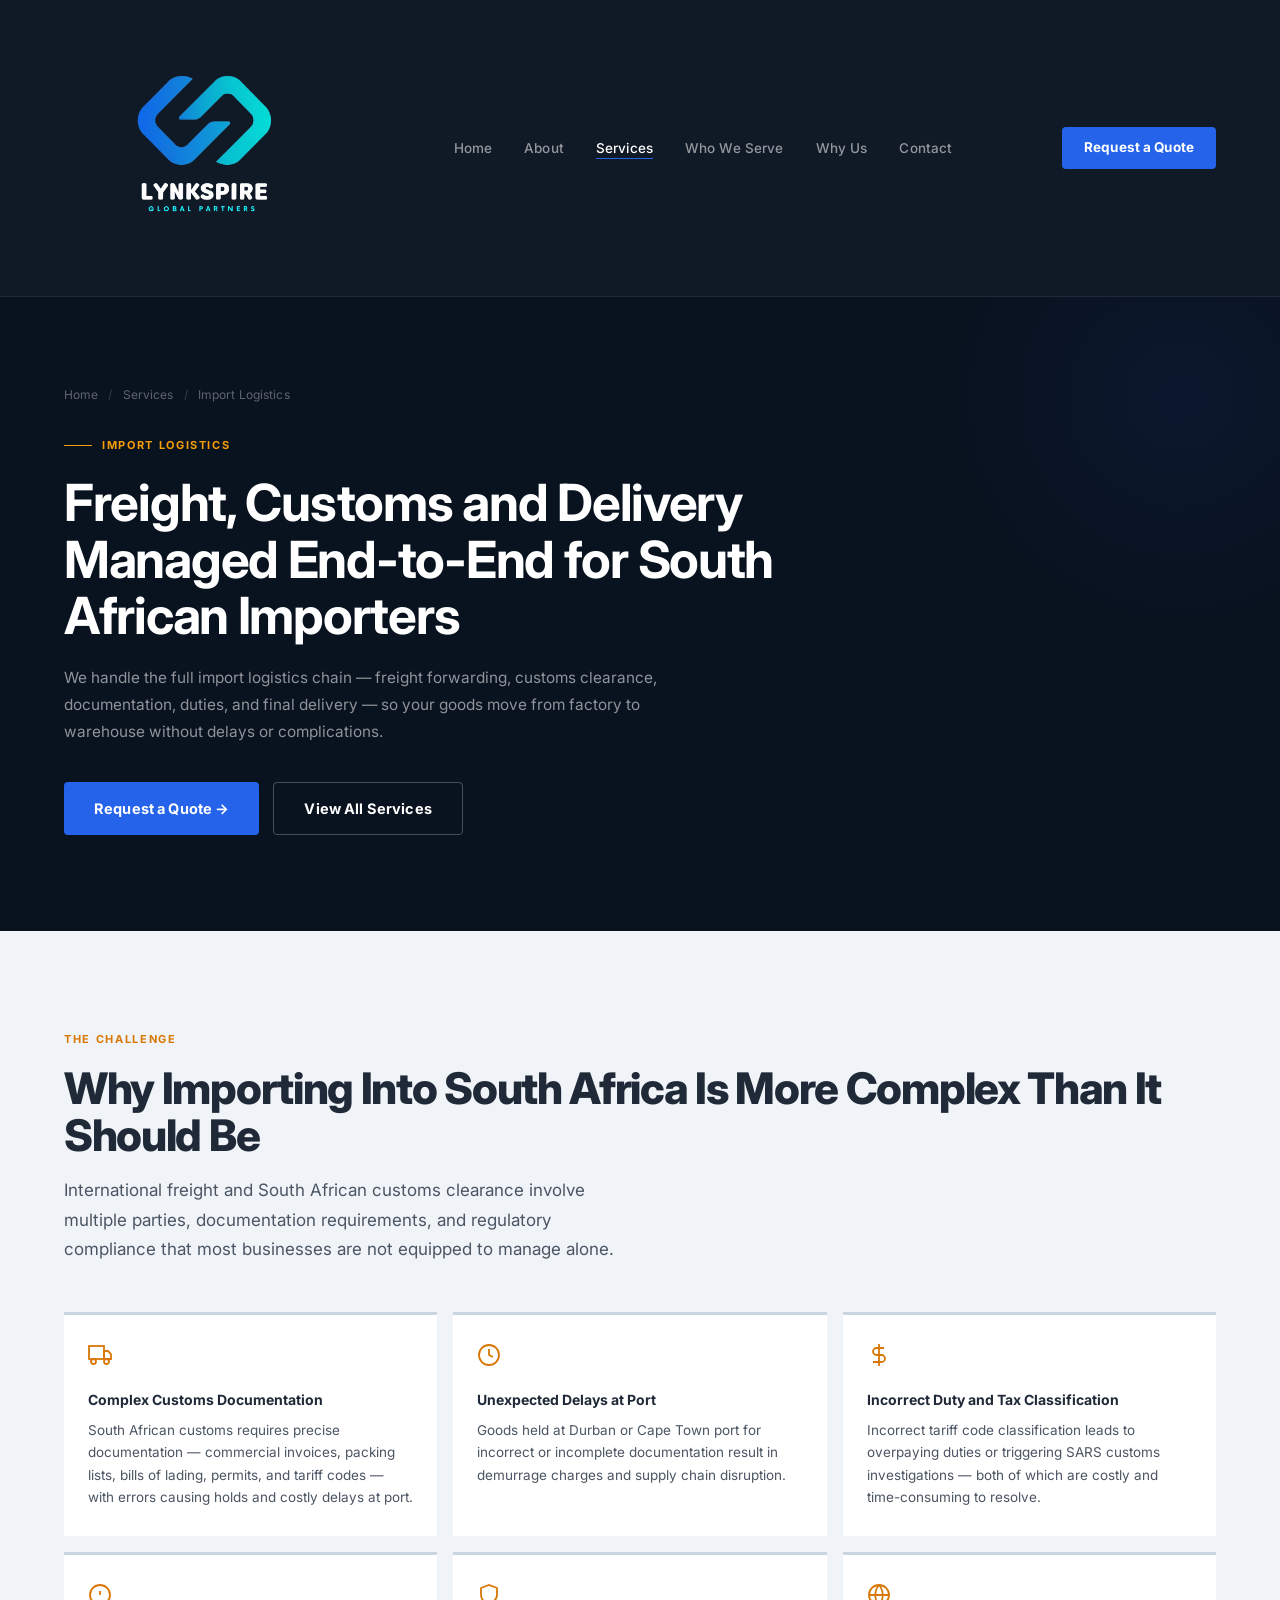
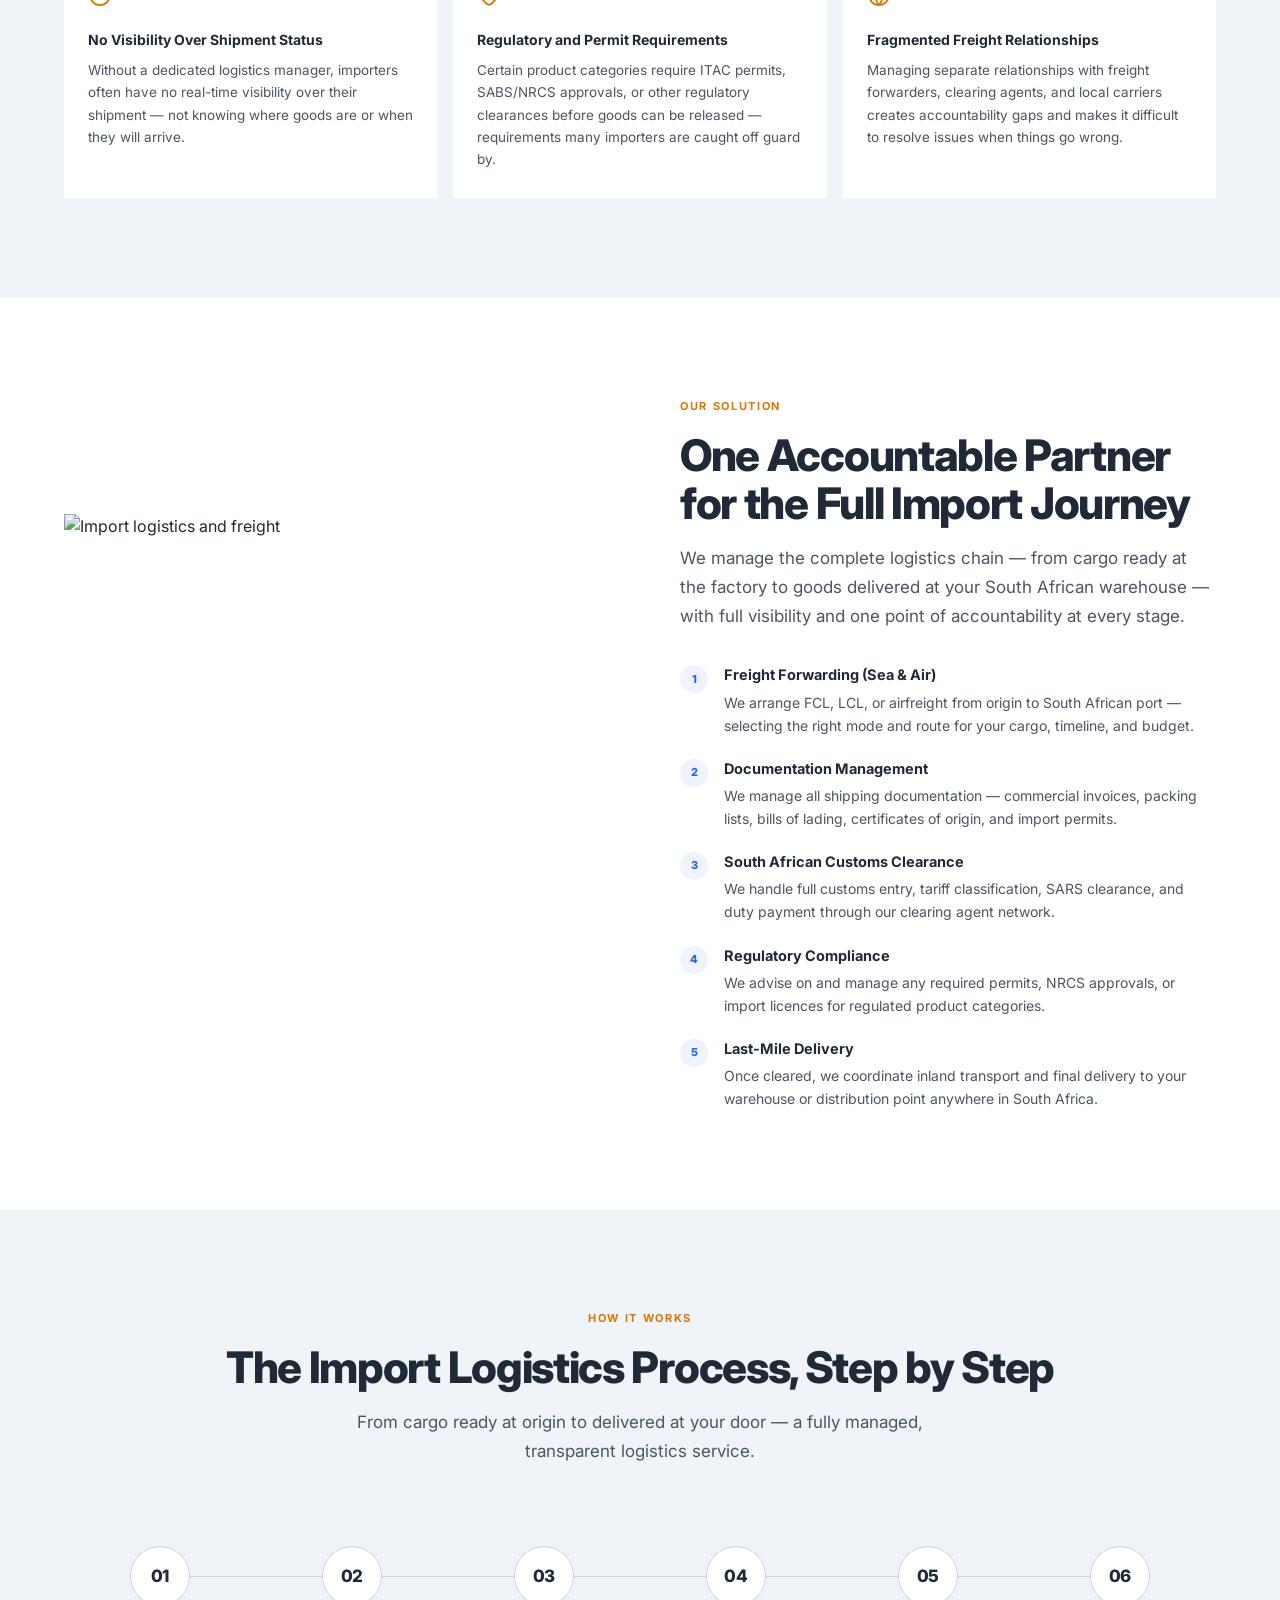
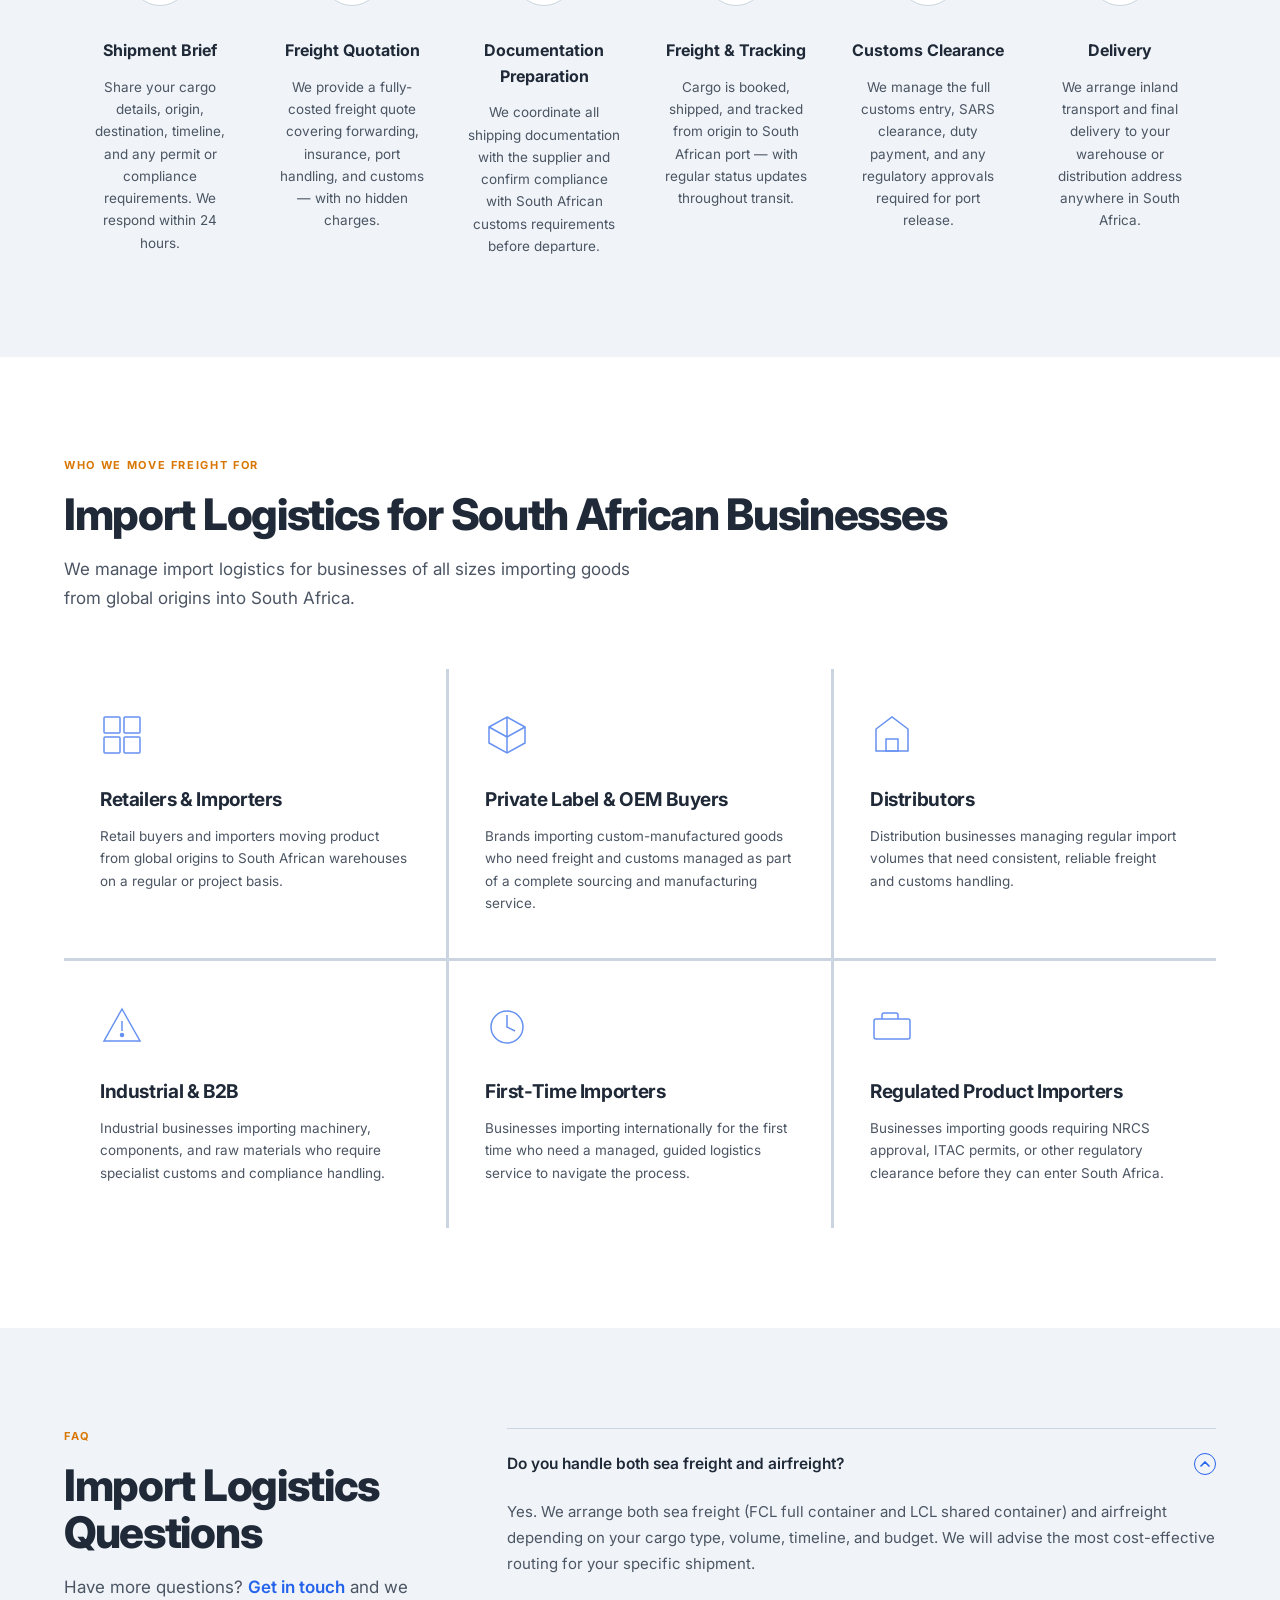
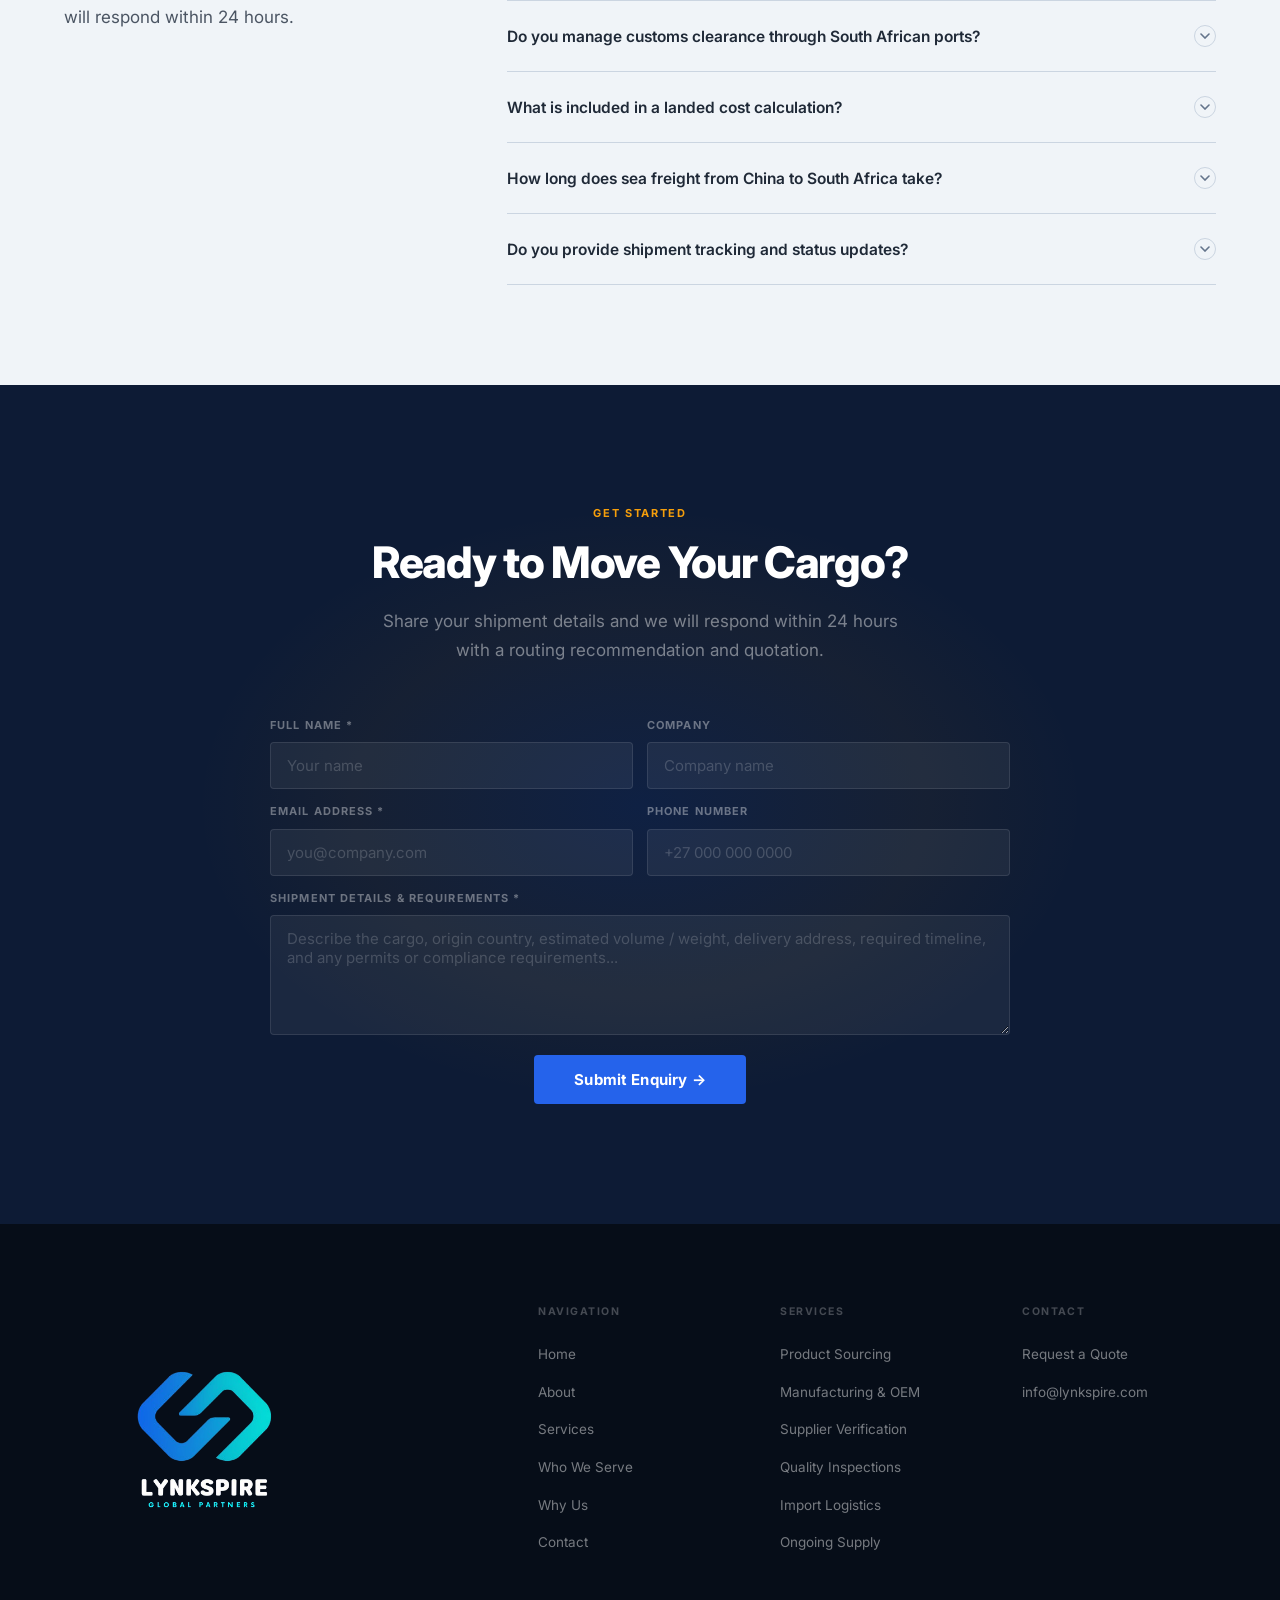
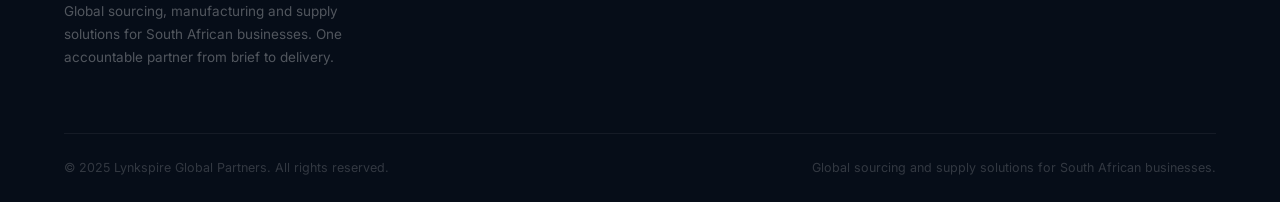
==== import-logistics.html @ ee733e57 "Add thank-you page and redirect all forms on submission - Create thank-you.html with branded confirm" ====
<!DOCTYPE html>
<html lang="en">
<head>
  <meta charset="UTF-8" />
  <meta name="viewport" content="width=device-width, initial-scale=1.0" />
  <title>Import Logistics — Lynkspire Global Partners</title>
  <meta name="description" content="We manage the full import logistics process for South African businesses — freight forwarding, customs clearance, documentation, and final delivery." />
  <link rel="icon" type="image/png" href="assets/Lynkspire-removebg-preview.png" />
  <link rel="preconnect" href="https://fonts.googleapis.com" />
  <link rel="preconnect" href="https://fonts.gstatic.com" crossorigin />
  <link href="https://fonts.googleapis.com/css2?family=Inter:ital,opsz,wght@0,14..32,300;0,14..32,400;0,14..32,500;0,14..32,600;0,14..32,700;0,14..32,800;0,14..32,900;1,14..32,400&display=swap" rel="stylesheet" />
  <link rel="stylesheet" href="assets/site.css" />
</head>
<body>


  <nav class="nav" id="nav">
    <div class="container">
      <div class="nav-inner">
        <a href="index.html" class="nav-logo" aria-label="Lynkspire Home">
          <img src="assets/Lynkspire-removebg-preview.png" alt="Lynkspire Global Partners" />
        </a>
        <ul class="nav-links">
          <li><a href="index.html">Home</a></li>
          <li><a href="index.html#about">About</a></li>
          <li><a href="index.html#services" class="active">Services</a></li>
          <li><a href="index.html#industries">Who We Serve</a></li>
          <li><a href="index.html#why-us">Why Us</a></li>
          <li><a href="#contact">Contact</a></li>
        </ul>
        <a href="#contact" class="nav-cta">Request a Quote</a>
        <button class="nav-hamburger" id="hamburger" aria-label="Open menu" aria-expanded="false">
          <span></span><span></span><span></span>
        </button>
      </div>
    </div>
  </nav>

  <div class="mobile-menu" id="mobileMenu">
    <a href="index.html">Home</a>
    <a href="index.html#about">About</a>
    <a href="index.html#services">Services</a>
    <a href="index.html#industries">Who We Serve</a>
    <a href="index.html#why-us">Why Us</a>
    <a href="#contact">Contact</a>
    <a href="#contact" class="m-cta">Request a Quote &rarr;</a>
  </div>

  <!-- PAGE HERO -->
  <section class="page-hero">
    <div class="container">
      <div class="page-breadcrumb">
        <a href="index.html">Home</a>
        <span>/</span>
        <a href="index.html#services">Services</a>
        <span>/</span>
        Import Logistics
      </div>
      <div class="eyebrow"><span class="eyebrow-rule"></span> Import Logistics</div>
      <h1>Freight, Customs and Delivery Managed End-to-End for South African Importers</h1>
      <p class="page-hero-sub">We handle the full import logistics chain — freight forwarding, customs clearance, documentation, duties, and final delivery — so your goods move from factory to warehouse without delays or complications.</p>
      <div class="page-hero-actions">
        <a href="#contact" class="btn btn-cyan">Request a Quote &rarr;</a>
        <a href="index.html#services" class="btn btn-outline-white">View All Services</a>
      </div>
    </div>
  </section>

  <!-- THE CHALLENGE -->
  <section class="section problems-bg">
    <div class="container">
      <div data-reveal>
        <div class="label">The Challenge</div>
        <h2 class="h2">Why Importing Into South Africa Is More Complex Than It Should Be</h2>
        <p class="lead">International freight and South African customs clearance involve multiple parties, documentation requirements, and regulatory compliance that most businesses are not equipped to manage alone.</p>
      </div>
      <div class="problems-grid">
        <div class="problem-card" data-reveal>
          <div class="problem-icon">
            <svg width="24" height="24" viewBox="0 0 24 24" fill="none" stroke="currentColor" stroke-width="1.8"><rect x="1" y="3" width="15" height="13"/><path d="M16 8h4l3 3v5h-7V8z"/><circle cx="5.5" cy="18.5" r="2.5"/><circle cx="18.5" cy="18.5" r="2.5"/></svg>
          </div>
          <div class="problem-title">Complex Customs Documentation</div>
          <div class="problem-text">South African customs requires precise documentation — commercial invoices, packing lists, bills of lading, permits, and tariff codes — with errors causing holds and costly delays at port.</div>
        </div>
        <div class="problem-card" data-reveal data-delay="1">
          <div class="problem-icon">
            <svg width="24" height="24" viewBox="0 0 24 24" fill="none" stroke="currentColor" stroke-width="1.8"><circle cx="12" cy="12" r="10"/><path d="M12 6v6l4 2"/></svg>
          </div>
          <div class="problem-title">Unexpected Delays at Port</div>
          <div class="problem-text">Goods held at Durban or Cape Town port for incorrect or incomplete documentation result in demurrage charges and supply chain disruption.</div>
        </div>
        <div class="problem-card" data-reveal data-delay="2">
          <div class="problem-icon">
            <svg width="24" height="24" viewBox="0 0 24 24" fill="none" stroke="currentColor" stroke-width="1.8"><line x1="12" y1="1" x2="12" y2="23"/><path d="M17 5H9.5a3.5 3.5 0 000 7h5a3.5 3.5 0 010 7H6"/></svg>
          </div>
          <div class="problem-title">Incorrect Duty and Tax Classification</div>
          <div class="problem-text">Incorrect tariff code classification leads to overpaying duties or triggering SARS customs investigations — both of which are costly and time-consuming to resolve.</div>
        </div>
        <div class="problem-card" data-reveal>
          <div class="problem-icon">
            <svg width="24" height="24" viewBox="0 0 24 24" fill="none" stroke="currentColor" stroke-width="1.8"><circle cx="12" cy="12" r="10"/><line x1="12" y1="8" x2="12" y2="12"/><line x1="12" y1="16" x2="12.01" y2="16"/></svg>
          </div>
          <div class="problem-title">No Visibility Over Shipment Status</div>
          <div class="problem-text">Without a dedicated logistics manager, importers often have no real-time visibility over their shipment — not knowing where goods are or when they will arrive.</div>
        </div>
        <div class="problem-card" data-reveal data-delay="1">
          <div class="problem-icon">
            <svg width="24" height="24" viewBox="0 0 24 24" fill="none" stroke="currentColor" stroke-width="1.8"><path d="M12 22s8-4 8-10V5l-8-3-8 3v7c0 6 8 10 8 10z"/></svg>
          </div>
          <div class="problem-title">Regulatory and Permit Requirements</div>
          <div class="problem-text">Certain product categories require ITAC permits, SABS/NRCS approvals, or other regulatory clearances before goods can be released — requirements many importers are caught off guard by.</div>
        </div>
        <div class="problem-card" data-reveal data-delay="2">
          <div class="problem-icon">
            <svg width="24" height="24" viewBox="0 0 24 24" fill="none" stroke="currentColor" stroke-width="1.8"><circle cx="12" cy="12" r="10"/><path d="M2 12h20M12 2a15.3 15.3 0 010 20M12 2a15.3 15.3 0 000 20"/></svg>
          </div>
          <div class="problem-title">Fragmented Freight Relationships</div>
          <div class="problem-text">Managing separate relationships with freight forwarders, clearing agents, and local carriers creates accountability gaps and makes it difficult to resolve issues when things go wrong.</div>
        </div>
      </div>
    </div>
  </section>

  <!-- OUR SOLUTION -->
  <section class="section">
    <div class="container">
      <div class="solution-grid">
        <div data-reveal>
          <img src="https://images.unsplash.com/photo-1578575437130-527eed3abbec?auto=format&fit=crop&w=900&q=80" alt="Import logistics and freight" class="solution-img" loading="lazy" />
        </div>
        <div data-reveal data-delay="2">
          <div class="label">Our Solution</div>
          <h2 class="h2">One Accountable Partner for the Full Import Journey</h2>
          <p class="lead" style="max-width:100%">We manage the complete logistics chain — from cargo ready at the factory to goods delivered at your South African warehouse — with full visibility and one point of accountability at every stage.</p>
          <ul class="solution-list">
            <li class="solution-item">
              <div class="solution-item-num">1</div>
              <div><div class="solution-item-title">Freight Forwarding (Sea &amp; Air)</div><div class="solution-item-text">We arrange FCL, LCL, or airfreight from origin to South African port — selecting the right mode and route for your cargo, timeline, and budget.</div></div>
            </li>
            <li class="solution-item">
              <div class="solution-item-num">2</div>
              <div><div class="solution-item-title">Documentation Management</div><div class="solution-item-text">We manage all shipping documentation — commercial invoices, packing lists, bills of lading, certificates of origin, and import permits.</div></div>
            </li>
            <li class="solution-item">
              <div class="solution-item-num">3</div>
              <div><div class="solution-item-title">South African Customs Clearance</div><div class="solution-item-text">We handle full customs entry, tariff classification, SARS clearance, and duty payment through our clearing agent network.</div></div>
            </li>
            <li class="solution-item">
              <div class="solution-item-num">4</div>
              <div><div class="solution-item-title">Regulatory Compliance</div><div class="solution-item-text">We advise on and manage any required permits, NRCS approvals, or import licences for regulated product categories.</div></div>
            </li>
            <li class="solution-item">
              <div class="solution-item-num">5</div>
              <div><div class="solution-item-title">Last-Mile Delivery</div><div class="solution-item-text">Once cleared, we coordinate inland transport and final delivery to your warehouse or distribution point anywhere in South Africa.</div></div>
            </li>
          </ul>
        </div>
      </div>
    </div>
  </section>

  <!-- PROCESS -->
  <section class="section process-bg">
    <div class="container">
      <div class="process-header" data-reveal>
        <div class="label">How It Works</div>
        <h2 class="h2">The Import Logistics Process, Step by Step</h2>
        <p class="lead">From cargo ready at origin to delivered at your door — a fully managed, transparent logistics service.</p>
      </div>
      <div class="process-track-6">
        <div class="process-step" data-reveal>
          <div class="process-num">01</div>
          <h3 class="process-title">Shipment Brief</h3>
          <p class="process-text">Share your cargo details, origin, destination, timeline, and any permit or compliance requirements. We respond within 24 hours.</p>
        </div>
        <div class="process-step" data-reveal data-delay="1">
          <div class="process-num">02</div>
          <h3 class="process-title">Freight Quotation</h3>
          <p class="process-text">We provide a fully-costed freight quote covering forwarding, insurance, port handling, and customs — with no hidden charges.</p>
        </div>
        <div class="process-step" data-reveal data-delay="2">
          <div class="process-num">03</div>
          <h3 class="process-title">Documentation Preparation</h3>
          <p class="process-text">We coordinate all shipping documentation with the supplier and confirm compliance with South African customs requirements before departure.</p>
        </div>
        <div class="process-step" data-reveal data-delay="3">
          <div class="process-num">04</div>
          <h3 class="process-title">Freight &amp; Tracking</h3>
          <p class="process-text">Cargo is booked, shipped, and tracked from origin to South African port — with regular status updates throughout transit.</p>
        </div>
        <div class="process-step" data-reveal data-delay="4">
          <div class="process-num">05</div>
          <h3 class="process-title">Customs Clearance</h3>
          <p class="process-text">We manage the full customs entry, SARS clearance, duty payment, and any regulatory approvals required for port release.</p>
        </div>
        <div class="process-step" data-reveal data-delay="5">
          <div class="process-num">06</div>
          <h3 class="process-title">Delivery</h3>
          <p class="process-text">We arrange inland transport and final delivery to your warehouse or distribution address anywhere in South Africa.</p>
        </div>
      </div>
    </div>
  </section>

  <!-- WHO WE MOVE FREIGHT FOR -->
  <section class="section">
    <div class="container">
      <div style="margin-bottom:56px" data-reveal>
        <div class="label">Who We Move Freight For</div>
        <h2 class="h2">Import Logistics for South African Businesses</h2>
        <p class="lead">We manage import logistics for businesses of all sizes importing goods from global origins into South Africa.</p>
      </div>
      <div class="ind-grid">
        <div class="ind-card" data-reveal>
          <svg class="ind-icon" viewBox="0 0 44 44" fill="none" stroke="currentColor" stroke-width="1.5"><rect x="4" y="4" width="16" height="16" rx="1"/><rect x="24" y="4" width="16" height="16" rx="1"/><rect x="4" y="24" width="16" height="16" rx="1"/><rect x="24" y="24" width="16" height="16" rx="1"/></svg>
          <div class="ind-name">Retailers &amp; Importers</div>
          <div class="ind-text">Retail buyers and importers moving product from global origins to South African warehouses on a regular or project basis.</div>
        </div>
        <div class="ind-card" data-reveal data-delay="1">
          <svg class="ind-icon" viewBox="0 0 44 44" fill="none" stroke="currentColor" stroke-width="1.5"><path d="M22 4l18 10v16L22 40 4 30V14z"/><path d="M22 4v36M4 14l18 10M40 14L22 24"/></svg>
          <div class="ind-name">Private Label &amp; OEM Buyers</div>
          <div class="ind-text">Brands importing custom-manufactured goods who need freight and customs managed as part of a complete sourcing and manufacturing service.</div>
        </div>
        <div class="ind-card" data-reveal data-delay="2">
          <svg class="ind-icon" viewBox="0 0 44 44" fill="none" stroke="currentColor" stroke-width="1.5"><path d="M6 38V16l16-12 16 12v22H6z"/><rect x="16" y="26" width="12" height="12"/></svg>
          <div class="ind-name">Distributors</div>
          <div class="ind-text">Distribution businesses managing regular import volumes that need consistent, reliable freight and customs handling.</div>
        </div>
        <div class="ind-card" data-reveal data-delay="1">
          <svg class="ind-icon" viewBox="0 0 44 44" fill="none" stroke="currentColor" stroke-width="1.5"><polygon points="22,4 40,36 4,36"/><line x1="22" y1="16" x2="22" y2="26"/><circle cx="22" cy="30" r="1.5" fill="currentColor"/></svg>
          <div class="ind-name">Industrial &amp; B2B</div>
          <div class="ind-text">Industrial businesses importing machinery, components, and raw materials who require specialist customs and compliance handling.</div>
        </div>
        <div class="ind-card" data-reveal data-delay="2">
          <svg class="ind-icon" viewBox="0 0 44 44" fill="none" stroke="currentColor" stroke-width="1.5"><circle cx="22" cy="22" r="16"/><path d="M22 10v12l8 4"/></svg>
          <div class="ind-name">First-Time Importers</div>
          <div class="ind-text">Businesses importing internationally for the first time who need a managed, guided logistics service to navigate the process.</div>
        </div>
        <div class="ind-card" data-reveal data-delay="3">
          <svg class="ind-icon" viewBox="0 0 44 44" fill="none" stroke="currentColor" stroke-width="1.5"><rect x="4" y="14" width="36" height="20" rx="2"/><path d="M12 14V10a2 2 0 012-2h12a2 2 0 012 2v4"/></svg>
          <div class="ind-name">Regulated Product Importers</div>
          <div class="ind-text">Businesses importing goods requiring NRCS approval, ITAC permits, or other regulatory clearance before they can enter South Africa.</div>
        </div>
      </div>
    </div>
  </section>

  <!-- FAQ -->
  <section class="section faq-bg">
    <div class="container">
      <div class="faq-layout">
        <div class="faq-sidebar" data-reveal>
          <div class="label">FAQ</div>
          <h2 class="h2">Import Logistics Questions</h2>
          <p class="lead">Have more questions? <a href="#contact">Get in touch</a> and we will respond within 24 hours.</p>
        </div>
        <div class="faq-list" data-reveal data-delay="2">
          <div class="faq-item open">
            <button class="faq-btn" aria-expanded="true">Do you handle both sea freight and airfreight?<span class="faq-icon"><svg width="10" height="6" viewBox="0 0 10 6" fill="none" stroke="#64748b" stroke-width="1.6" stroke-linecap="round"><path d="M1 1l4 4 4-4"/></svg></span></button>
            <div class="faq-body">Yes. We arrange both sea freight (FCL full container and LCL shared container) and airfreight depending on your cargo type, volume, timeline, and budget. We will advise the most cost-effective routing for your specific shipment.</div>
          </div>
          <div class="faq-item">
            <button class="faq-btn" aria-expanded="false">Do you manage customs clearance through South African ports?<span class="faq-icon"><svg width="10" height="6" viewBox="0 0 10 6" fill="none" stroke="#64748b" stroke-width="1.6" stroke-linecap="round"><path d="M1 1l4 4 4-4"/></svg></span></button>
            <div class="faq-body">Yes. We handle full customs entry and clearance through all major South African entry points including Durban, Cape Town, and Johannesburg (for airfreight). This includes tariff classification, SARS clearance, and duty payment — coordinated through our established clearing agent network.</div>
          </div>
          <div class="faq-item">
            <button class="faq-btn" aria-expanded="false">What is included in a landed cost calculation?<span class="faq-icon"><svg width="10" height="6" viewBox="0 0 10 6" fill="none" stroke="#64748b" stroke-width="1.6" stroke-linecap="round"><path d="M1 1l4 4 4-4"/></svg></span></button>
            <div class="faq-body">A fully-landed cost includes the product cost, origin freight, marine insurance, sea or airfreight charges, origin port charges, SA port handling, customs duties, VAT, clearing agent fees, and inland delivery. We provide clear landed cost estimates before you commit to any shipment.</div>
          </div>
          <div class="faq-item">
            <button class="faq-btn" aria-expanded="false">How long does sea freight from China to South Africa take?<span class="faq-icon"><svg width="10" height="6" viewBox="0 0 10 6" fill="none" stroke="#64748b" stroke-width="1.6" stroke-linecap="round"><path d="M1 1l4 4 4-4"/></svg></span></button>
            <div class="faq-body">Sea freight from China (Shanghai, Ningbo, Guangzhou) to Durban typically takes 22–28 days on direct services, or 30–40 days on transshipment routes. Add 7–14 days for customs clearance and inland delivery. We plan realistic delivery timelines and factor in port congestion when advising your schedule.</div>
          </div>
          <div class="faq-item">
            <button class="faq-btn" aria-expanded="false">Do you provide shipment tracking and status updates?<span class="faq-icon"><svg width="10" height="6" viewBox="0 0 10 6" fill="none" stroke="#64748b" stroke-width="1.6" stroke-linecap="round"><path d="M1 1l4 4 4-4"/></svg></span></button>
            <div class="faq-body">Yes. We provide regular shipment status updates from booking through to delivery — including vessel departure, estimated arrival dates, customs clearance status, and delivery confirmation. You always know where your cargo is.</div>
          </div>
        </div>
      </div>
    </div>
  </section>

  <!-- CTA / CONTACT -->
  <section class="cta-section" id="contact">
    <div class="cta-photo"></div>
    <div class="cta-glow"></div>
    <div class="container">
      <div class="cta-content">
        <div class="label label-on-dark" style="justify-content:center;display:flex">Get Started</div>
        <h2 class="h2 h2-white">Ready to Move Your Cargo?</h2>
        <p class="cta-sub">Share your shipment details and we will respond within 24 hours with a routing recommendation and quotation.</p>
        <form class="contact-form" id="contactForm" novalidate>
          <div class="form-row">
            <div class="form-group"><label class="form-label" for="fname">Full Name *</label><input class="form-ctrl" id="fname" name="name" type="text" placeholder="Your name" required /></div>
            <div class="form-group"><label class="form-label" for="fcompany">Company</label><input class="form-ctrl" id="fcompany" name="company" type="text" placeholder="Company name" /></div>
            <div class="form-group"><label class="form-label" for="femail">Email Address *</label><input class="form-ctrl" id="femail" name="email" type="email" placeholder="you@company.com" required /></div>
            <div class="form-group"><label class="form-label" for="fphone">Phone Number</label><input class="form-ctrl" id="fphone" name="phone" type="tel" placeholder="+27 000 000 0000" /></div>
            <div class="form-group form-full">
              <label class="form-label" for="fmessage">Shipment Details &amp; Requirements *</label>
              <textarea class="form-ctrl" id="fmessage" name="message" placeholder="Describe the cargo, origin country, estimated volume / weight, delivery address, required timeline, and any permits or compliance requirements..." required></textarea>
            </div>
          </div>
          <div class="form-submit"><button type="submit" class="btn btn-cyan">Submit Enquiry &rarr;</button></div>
          <p class="form-success" id="formSuccess">Thank you — we will be in touch within 24 hours.</p>
        </form>
      </div>
    </div>
  </section>

  <footer class="footer">
    <div class="container">
      <div class="footer-top">
        <div>
          <div class="footer-logo"><img src="assets/Lynkspire-removebg-preview.png" alt="Lynkspire Global Partners" /></div>
          <p class="footer-brand-text">Global sourcing, manufacturing and supply solutions for South African businesses. One accountable partner from brief to delivery.</p>
        </div>
        <div>
          <div class="footer-col-title">Navigation</div>
          <ul class="footer-links">
            <li><a href="index.html">Home</a></li>
            <li><a href="index.html#about">About</a></li>
            <li><a href="index.html#services">Services</a></li>
            <li><a href="index.html#industries">Who We Serve</a></li>
            <li><a href="index.html#why-us">Why Us</a></li>
            <li><a href="#contact">Contact</a></li>
          </ul>
        </div>
        <div>
          <div class="footer-col-title">Services</div>
          <ul class="footer-links">
            <li><a href="product-sourcing.html">Product Sourcing</a></li>
            <li><a href="manufacturing.html">Manufacturing &amp; OEM</a></li>
            <li><a href="supplier-verification.html">Supplier Verification</a></li>
            <li><a href="quality-inspection.html">Quality Inspections</a></li>
            <li><a href="import-logistics.html">Import Logistics</a></li>
            <li><a href="supply-management.html">Ongoing Supply</a></li>
          </ul>
        </div>
        <div>
          <div class="footer-col-title">Contact</div>
          <ul class="footer-links">
            <li><a href="#contact">Request a Quote</a></li>
            <li><a href="mailto:info@lynkspire.com">info@lynkspire.com</a></li>
          </ul>
        </div>
      </div>
      <div class="footer-bottom">
        <span>&copy; 2025 Lynkspire Global Partners. All rights reserved.</span>
        <span>Global sourcing and supply solutions for South African businesses.</span>
      </div>
    </div>
  </footer>

  <script>
    (function () {
      'use strict';
      var nav = document.getElementById('nav');
      window.addEventListener('scroll', function () {
        var y = window.scrollY;
        if (y > 350) { nav.classList.add('scrolled'); }
        else if (y < 180) { nav.classList.remove('scrolled'); }
      }, { passive: true });
      var hamburger = document.getElementById('hamburger');
      var mobileMenu = document.getElementById('mobileMenu');
      hamburger.addEventListener('click', function () {
        var open = mobileMenu.classList.toggle('open');
        hamburger.classList.toggle('active', open);
        hamburger.setAttribute('aria-expanded', String(open));
      });
      mobileMenu.querySelectorAll('a').forEach(function (a) {
        a.addEventListener('click', function () {
          mobileMenu.classList.remove('open');
          hamburger.classList.remove('active');
          hamburger.setAttribute('aria-expanded', 'false');
        });
      });
      document.querySelectorAll('.faq-btn').forEach(function (btn) {
        btn.addEventListener('click', function () {
          var item = btn.closest('.faq-item');
          var isOpen = item.classList.contains('open');
          document.querySelectorAll('.faq-item').forEach(function (i) { i.classList.remove('open'); i.querySelector('.faq-btn').setAttribute('aria-expanded', 'false'); });
          if (!isOpen) { item.classList.add('open'); btn.setAttribute('aria-expanded', 'true'); }
        });
      });
      var io = new IntersectionObserver(function (entries) {
        entries.forEach(function (entry) {
          if (entry.isIntersecting) { entry.target.classList.add('revealed'); io.unobserve(entry.target); }
        });
      }, { threshold: 0.1 });
      document.querySelectorAll('[data-reveal]').forEach(function (el) { io.observe(el); });
      var form = document.getElementById('contactForm');
      if (form) {
        form.addEventListener('submit', function (e) {
          e.preventDefault();
          var ok = true;
          ['fname','femail','fmessage'].forEach(function (id) {
            var el = document.getElementById(id);
            if (!el.value.trim()) { el.style.borderColor = '#ef4444'; ok = false; }
            else { el.style.borderColor = ''; }
          });
          if (!ok) return;
          var btn = form.querySelector('button[type="submit"]');
          btn.disabled = true; btn.textContent = 'Sending…';
          fetch('https://formspree.io/f/xaqalkey', {
            method: 'POST',
            body: new FormData(form),
            headers: { 'Accept': 'application/json' }
          }).then(function (res) {
            if (res.ok) {
              window.location.href = '/thank-you.html';
            } else { alert('Something went wrong. Please try again or email us directly.'); }
          }).catch(function () {
            alert('Something went wrong. Please try again or email us directly.');
          }).finally(function () {
            btn.disabled = false; btn.textContent = 'Submit Enquiry →';
          });
        });
      }
    }());
  </script>
</body>
</html>
---- assets/site.css ----
/* =========================================
   RESET & TOKENS
========================================= */
*, *::before, *::after { box-sizing: border-box; margin: 0; padding: 0; }

:root {
  --dark-950:  #060d18;
  --dark-900:  #09121f;
  --dark-800:  #0d1b35;
  --dark-700:  #122349;
  --dark-600:  #162d5e;
  --blue:      #2563EB;
  --blue-hover:#3b82f6;
  --gold:      #F59E0B;
  --gold-dark: #d97706;
  --white:     #ffffff;
  --grey-50:   #f0f4f8;
  --grey-100:  #e2e8f0;
  --grey-200:  #cbd5e1;
  --grey-400:  #94a3b8;
  --grey-500:  #64748b;
  --grey-700:  #334155;
  --grey-900:  #1F2937;
  --text:      #1F2937;
  --text-body: #4B5563;
  --font: 'Inter', -apple-system, BlinkMacSystemFont, 'Segoe UI', sans-serif;
  --ease: cubic-bezier(0.4, 0, 0.2, 1);
  --t:    0.22s;
  --r:    4px;
  --max-w: 1280px;
}

html { scroll-behavior: smooth; -webkit-font-smoothing: antialiased; -moz-osx-font-smoothing: grayscale; }
body { font-family: var(--font); color: var(--grey-900); background: var(--white); line-height: 1.6; overflow-x: hidden; }
img  { display: block; max-width: 100%; height: auto; }
a    { text-decoration: none; color: inherit; }
button { cursor: pointer; font-family: var(--font); background: none; border: none; }
ul, ol { list-style: none; }
input, select, textarea { font-family: var(--font); }

.container { width: 90%; max-width: var(--max-w); margin: 0 auto; }

/* =========================================
   ANNOUNCEMENT BAR
========================================= */
.ann-bar {
  background: var(--dark-950);
  padding: 9px 24px;
  text-align: center;
  font-size: 12.5px;
  color: rgba(255,255,255,0.38);
  letter-spacing: 0.01em;
}
.ann-bar strong { color: var(--gold); font-weight: 500; }

/* =========================================
   NAVIGATION
========================================= */
.nav {
  position: sticky;
  top: 0;
  z-index: 900;
  background: rgba(9,18,31,0.97);
  backdrop-filter: blur(20px) saturate(180%);
  -webkit-backdrop-filter: blur(20px) saturate(180%);
  border-bottom: 1px solid rgba(255,255,255,0.07);
  transition: box-shadow var(--t) var(--ease);
}
.nav.scrolled { box-shadow: 0 4px 40px rgba(0,0,0,0.45); }

.nav-inner {
  display: flex;
  align-items: center;
  justify-content: space-between;
  height: 296px;
  gap: 32px;
  transition: height 0.2s var(--ease);
}

.nav-logo img {
  height: 280px;
  width: auto;
  display: block;
  transition: height 0.2s var(--ease);
}

.nav.scrolled .nav-inner    { height: 136px; }
.nav.scrolled .nav-logo img { height: 124px; }
.nav.scrolled + .mobile-menu { top: 136px; }

.nav-links {
  display: flex;
  align-items: center;
  gap: 32px;
}
.nav-links a {
  font-size: 13.5px;
  font-weight: 500;
  color: rgba(255,255,255,0.55);
  letter-spacing: 0.01em;
  transition: color var(--t) var(--ease);
  white-space: nowrap;
  position: relative;
}
.nav-links a::after {
  content: '';
  position: absolute;
  bottom: -3px; left: 0;
  width: 0; height: 1.5px;
  background: var(--blue);
  transition: width var(--t) var(--ease);
}
.nav-links a:hover { color: var(--white); }
.nav-links a:hover::after { width: 100%; }
.nav-links a.active { color: var(--white); }
.nav-links a.active::after { width: 100%; }

.nav-cta {
  background: var(--blue);
  color: var(--white);
  padding: 10px 22px;
  font-size: 13.5px;
  font-weight: 700;
  letter-spacing: 0.01em;
  border-radius: var(--r);
  white-space: nowrap;
  display: inline-block;
  transition: background var(--t) var(--ease), transform var(--t) var(--ease);
}
.nav-cta:hover { background: var(--blue-hover); transform: translateY(-1px); }

.nav-hamburger {
  display: none;
  flex-direction: column;
  gap: 5px;
  padding: 8px;
}
.nav-hamburger span {
  display: block;
  width: 22px; height: 1.8px;
  background: var(--white);
  border-radius: 2px;
  transition: transform var(--t) var(--ease), opacity var(--t) var(--ease);
}
.nav-hamburger.active span:nth-child(1) { transform: translateY(6.8px) rotate(45deg); }
.nav-hamburger.active span:nth-child(2) { opacity: 0; }
.nav-hamburger.active span:nth-child(3) { transform: translateY(-6.8px) rotate(-45deg); }

.mobile-menu {
  display: none;
  position: fixed;
  top: 296px; left: 0; right: 0;
  background: var(--dark-800);
  border-bottom: 1px solid rgba(255,255,255,0.08);
  padding: 16px 20px 24px;
  z-index: 899;
  box-shadow: 0 16px 48px rgba(0,0,0,0.5);
}
.mobile-menu.open { display: block; }
.mobile-menu a {
  display: block;
  padding: 13px 16px;
  font-size: 15px;
  font-weight: 500;
  color: rgba(255,255,255,0.65);
  border-radius: var(--r);
  transition: background var(--t) var(--ease), color var(--t) var(--ease);
}
.mobile-menu a:hover { background: rgba(255,255,255,0.06); color: var(--white); }
.mobile-menu .m-cta {
  display: block;
  text-align: center;
  margin-top: 12px;
  padding: 13px;
  background: var(--blue);
  color: var(--white);
  font-weight: 700;
  border-radius: var(--r);
}

/* =========================================
   BUTTONS
========================================= */
.btn {
  display: inline-flex;
  align-items: center;
  gap: 8px;
  font-size: 14.5px;
  font-weight: 700;
  letter-spacing: 0.01em;
  border-radius: var(--r);
  padding: 14px 30px;
  transition: transform var(--t) var(--ease), background var(--t) var(--ease), border-color var(--t) var(--ease);
  cursor: pointer;
  border: none;
}
.btn:hover { transform: translateY(-2px); }
.btn-cyan { background: var(--blue); color: var(--white); }
.btn-cyan:hover { background: var(--blue-hover); }
.btn-outline-white {
  background: transparent;
  color: var(--white);
  border: 1.5px solid rgba(255,255,255,0.25);
}
.btn-outline-white:hover { border-color: rgba(255,255,255,0.65); background: rgba(255,255,255,0.06); }

/* =========================================
   PAGE HERO (inner service pages)
========================================= */
.page-hero {
  background: var(--dark-900);
  padding: 88px 0 96px;
  position: relative;
  overflow: hidden;
}
.page-hero::before {
  content: '';
  position: absolute;
  top: -150px; right: -150px;
  width: 500px; height: 500px;
  background: radial-gradient(circle, rgba(37,99,235,0.07) 0%, transparent 65%);
  pointer-events: none;
}
.page-breadcrumb {
  display: flex;
  align-items: center;
  gap: 8px;
  font-size: 12px;
  color: rgba(255,255,255,0.35);
  margin-bottom: 24px;
  letter-spacing: 0.01em;
}
.page-breadcrumb a { color: rgba(255,255,255,0.35); transition: color var(--t) var(--ease); }
.page-breadcrumb a:hover { color: rgba(255,255,255,0.7); }
.page-breadcrumb span { color: rgba(255,255,255,0.18); margin: 0 2px; }
.page-hero h1 {
  font-size: clamp(30px, 4vw, 56px);
  font-weight: 700;
  color: var(--white);
  line-height: 1.1;
  letter-spacing: -0.025em;
  max-width: 800px;
  margin-bottom: 22px;
}
.page-hero-sub {
  font-size: clamp(15px, 1.2vw, 17.5px);
  color: rgba(255,255,255,0.55);
  line-height: 1.75;
  max-width: 620px;
  margin-bottom: 36px;
}
.page-hero-actions {
  display: flex;
  gap: 14px;
  flex-wrap: wrap;
}

/* =========================================
   EYEBROW
========================================= */
.eyebrow {
  display: inline-flex;
  align-items: center;
  gap: 10px;
  font-size: 11px;
  font-weight: 700;
  letter-spacing: 0.15em;
  text-transform: uppercase;
  color: var(--gold);
  margin-bottom: 20px;
}
.eyebrow-rule { width: 28px; height: 1.5px; background: var(--gold); }

/* =========================================
   SECTION UTILITIES
========================================= */
.section    { padding: 100px 0; }
.section-sm { padding: 80px  0; }

.label {
  font-size: 11px;
  font-weight: 700;
  letter-spacing: 0.15em;
  text-transform: uppercase;
  color: var(--gold-dark);
  margin-bottom: 16px;
}
.label-on-dark { color: var(--gold); }

.h2 {
  font-size: clamp(30px, 3.4vw, 48px);
  font-weight: 800;
  letter-spacing: -0.03em;
  color: var(--text);
  line-height: 1.1;
}
.h2-white { color: var(--white); }

.lead {
  font-size: 17px;
  color: var(--text-body);
  line-height: 1.72;
  max-width: 580px;
  margin-top: 16px;
}
.lead-muted { color: rgba(255,255,255,0.62); }

/* =========================================
   PROBLEMS SECTION
========================================= */
.problems-bg { background: var(--grey-50); }
.problems-grid {
  display: grid;
  grid-template-columns: repeat(3, 1fr);
  gap: 16px;
  margin-top: 48px;
}
.problem-card {
  padding: 28px 24px;
  background: var(--white);
  border-top: 3px solid var(--grey-200);
  transition: border-top-color var(--t) var(--ease), transform var(--t) var(--ease), box-shadow var(--t) var(--ease);
}
.problem-card:hover,
.problems-grid .problem-card:hover { border-top-color: var(--gold); transform: scale(1.05) translateY(-6px); box-shadow: 0 16px 48px rgba(0,0,0,0.15); }
.problem-icon { color: var(--gold-dark); margin-bottom: 14px; }
.problem-title { font-size: 14px; font-weight: 700; color: var(--text); margin-bottom: 8px; }
.problem-text { font-size: 13.5px; color: var(--text-body); line-height: 1.65; }

/* =========================================
   SOLUTION SECTION
========================================= */
.solution-grid {
  display: grid;
  grid-template-columns: 1fr 1fr;
  gap: 80px;
  align-items: center;
}
.solution-img { width: 100%; height: 480px; object-fit: cover; }
.solution-list { margin-top: 32px; display: flex; flex-direction: column; gap: 20px; }
.solution-item { display: flex; gap: 16px; align-items: flex-start; }
.solution-item-num {
  flex-shrink: 0;
  width: 28px; height: 28px;
  background: rgba(37,99,235,0.08);
  border-radius: 50%;
  display: flex;
  align-items: center;
  justify-content: center;
  font-size: 11px;
  font-weight: 800;
  color: var(--blue);
  margin-top: 2px;
}
.solution-item-title { font-size: 14.5px; font-weight: 700; color: var(--text); margin-bottom: 4px; }
.solution-item-text { font-size: 14px; color: var(--text-body); line-height: 1.65; }

/* =========================================
   PROCESS (4-step)
========================================= */
.process-bg { background: var(--grey-50); }
.process-header { text-align: center; margin-bottom: 80px; }
.process-header .lead { margin: 16px auto 0; text-align: center; }
.process-track {
  display: grid;
  grid-template-columns: repeat(4, 1fr);
  position: relative;
}
.process-track::before {
  content: '';
  position: absolute;
  top: 30px;
  left: calc(12.5% + 8px);
  right: calc(12.5% + 8px);
  height: 1px;
  background: var(--grey-200);
}
.process-step { text-align: center; padding: 0 20px; position: relative; z-index: 1; }
.process-num {
  width: 60px; height: 60px;
  background: var(--white);
  border: 1.5px solid var(--grey-200);
  border-radius: 50%;
  display: flex;
  align-items: center;
  justify-content: center;
  font-size: 17px;
  font-weight: 800;
  color: var(--text);
  margin: 0 auto 32px;
  letter-spacing: -0.02em;
  transition: background var(--t) var(--ease), border-color var(--t) var(--ease), color var(--t) var(--ease);
}
.process-step:hover .process-num { background: var(--blue); border-color: var(--blue); color: var(--white); }
.process-title { font-size: 16px; font-weight: 700; color: var(--text); margin-bottom: 12px; }
.process-text { font-size: 13.5px; color: var(--text-body); line-height: 1.65; }

/* 6-step process */
.process-track-6 {
  display: grid;
  grid-template-columns: repeat(6, 1fr);
  position: relative;
}
.process-track-6::before {
  content: '';
  position: absolute;
  top: 30px;
  left: calc(8.33% + 8px);
  right: calc(8.33% + 8px);
  height: 1px;
  background: var(--grey-200);
}

/* =========================================
   INDUSTRIES / WHO SECTION
========================================= */
.ind-grid {
  display: grid;
  grid-template-columns: repeat(3, 1fr);
  gap: 3px;
  background: var(--grey-200);
}
.ind-card {
  background: var(--white);
  padding: 44px 36px;
  position: relative;
  transition: background var(--t) var(--ease), transform var(--t) var(--ease), box-shadow var(--t) var(--ease);
}
.ind-card:hover,
.ind-grid .ind-card:hover { background: #f5f8ff; transform: scale(1.05) translateY(-6px); box-shadow: 0 16px 48px rgba(0,0,0,0.15); z-index: 1; }
.ind-card::after {
  content: '';
  position: absolute;
  bottom: 0; left: 0; right: 0;
  height: 2px;
  background: var(--blue);
  transform: scaleX(0);
  transform-origin: left;
  transition: transform 0.36s var(--ease);
}
.ind-card:hover::after { transform: scaleX(1); }
.ind-icon { width: 44px; height: 44px; color: var(--blue); opacity: 0.7; margin-bottom: 20px; }
.ind-name { font-size: 19px; font-weight: 700; color: var(--text); letter-spacing: -0.02em; margin-bottom: 10px; }
.ind-text { font-size: 13.5px; color: var(--text-body); line-height: 1.65; }

/* =========================================
   FAQ
========================================= */
.faq-bg { background: var(--grey-50); }
.faq-layout { display: grid; grid-template-columns: 1fr 2fr; gap: 88px; }
.faq-sidebar .lead { margin-top: 16px; }
.faq-sidebar .lead a { color: var(--blue); font-weight: 600; transition: color var(--t) var(--ease); }
.faq-sidebar .lead a:hover { color: var(--blue-hover); }
.faq-list { display: flex; flex-direction: column; }
.faq-item { border-bottom: 1px solid var(--grey-200); }
.faq-item:first-child { border-top: 1px solid var(--grey-200); }
.faq-btn {
  width: 100%;
  text-align: left;
  padding: 24px 0;
  font-size: 15.5px;
  font-weight: 600;
  color: var(--text);
  display: flex;
  justify-content: space-between;
  align-items: center;
  gap: 16px;
  transition: color var(--t) var(--ease);
  background: none; border: none; cursor: pointer;
}
.faq-btn:hover { color: var(--blue); }
.faq-icon {
  flex-shrink: 0;
  width: 22px; height: 22px;
  border: 1.5px solid var(--grey-200);
  border-radius: 50%;
  display: grid;
  place-items: center;
  transition: transform var(--t) var(--ease), border-color var(--t) var(--ease);
}
.faq-item.open .faq-icon { transform: rotate(180deg); border-color: var(--blue); }
.faq-item.open .faq-icon svg { stroke: var(--blue); }
.faq-body { display: none; padding-bottom: 24px; font-size: 15px; color: var(--text-body); line-height: 1.72; }
.faq-item.open .faq-body { display: block; }

/* =========================================
   CTA / CONTACT
========================================= */
.cta-section {
  position: relative;
  background: var(--dark-800);
  padding: 120px 0;
  overflow: hidden;
  text-align: center;
}
.cta-photo {
  position: absolute; inset: 0;
  background-image: url('https://images.unsplash.com/photo-1494412574643-ff11b0a5c1c3?auto=format&fit=crop&w=1920&q=80');
  background-size: cover;
  background-position: center;
  opacity: 0.08;
}
.cta-glow {
  position: absolute;
  top: 50%; left: 50%;
  transform: translate(-50%, -50%);
  width: 900px; height: 600px;
  background: radial-gradient(ellipse at center,
    rgba(37,99,235,0.08) 0%,
    rgba(245,158,11,0.04) 45%,
    transparent 70%
  );
  pointer-events: none;
}
.cta-content { position: relative; z-index: 1; }
.cta-content .h2-white { max-width: 640px; margin: 12px auto 0; }
.cta-sub {
  font-size: 17px;
  color: rgba(255,255,255,0.44);
  line-height: 1.7;
  max-width: 520px;
  margin: 20px auto 48px;
}
.contact-form { max-width: 740px; margin: 52px auto 0; text-align: left; }
.form-row { display: grid; grid-template-columns: 1fr 1fr; gap: 14px; }
.form-full { grid-column: 1 / -1; }
.form-group { display: flex; flex-direction: column; gap: 8px; }
.form-label {
  font-size: 11px;
  font-weight: 700;
  letter-spacing: 0.1em;
  text-transform: uppercase;
  color: rgba(255,255,255,0.38);
}
.form-ctrl {
  background: rgba(255,255,255,0.06);
  border: 1px solid rgba(255,255,255,0.1);
  color: var(--white);
  padding: 13px 16px;
  font-size: 15px;
  font-family: var(--font);
  border-radius: var(--r);
  outline: none;
  width: 100%;
  transition: border-color var(--t) var(--ease), background var(--t) var(--ease);
  -webkit-appearance: none;
}
.form-ctrl::placeholder { color: rgba(255,255,255,0.18); }
.form-ctrl:focus { border-color: var(--blue); background: rgba(37,99,235,0.06); }
.form-ctrl option { color: var(--grey-900); background: var(--white); }
textarea.form-ctrl { resize: vertical; min-height: 120px; }
.form-submit { display: flex; justify-content: center; margin-top: 20px; }
.form-submit .btn { font-size: 15px; padding: 15px 40px; }
.form-success { text-align: center; margin-top: 20px; font-size: 15px; color: var(--gold); font-weight: 600; display: none; }

/* =========================================
   FOOTER
========================================= */
.footer { background: var(--dark-950); padding: 80px 0 0; }
.footer-top {
  display: grid;
  grid-template-columns: 2.2fr 1fr 1fr 1fr;
  gap: 48px;
  padding-bottom: 64px;
  border-bottom: 1px solid rgba(255,255,255,0.06);
}
.footer-logo { margin-bottom: 16px; }
.footer-logo img { height: 280px; width: auto; }
.footer-brand-text { font-size: 13.5px; color: rgba(255,255,255,0.3); line-height: 1.7; max-width: 280px; }
.footer-col-title {
  font-size: 10.5px;
  font-weight: 700;
  letter-spacing: 0.14em;
  text-transform: uppercase;
  color: rgba(255,255,255,0.25);
  margin-bottom: 20px;
}
.footer-links li + li { margin-top: 12px; }
.footer-links a { font-size: 13.5px; color: rgba(255,255,255,0.45); transition: color var(--t) var(--ease); }
.footer-links a:hover { color: var(--blue-hover); }
.footer-bottom {
  display: flex;
  justify-content: space-between;
  align-items: center;
  padding: 24px 0;
  font-size: 12.5px;
  color: rgba(255,255,255,0.18);
  flex-wrap: wrap;
  gap: 12px;
}

/* =========================================
   REVEAL ANIMATIONS
========================================= */
[data-reveal] {
  opacity: 0;
  transform: translateY(28px);
  transition: opacity 0.7s var(--ease), transform 0.7s var(--ease);
}
[data-reveal].revealed { opacity: 1; transform: translateY(0); }
[data-delay="1"] { transition-delay: 0.1s; }
[data-delay="2"] { transition-delay: 0.2s; }
[data-delay="3"] { transition-delay: 0.3s; }
[data-delay="4"] { transition-delay: 0.4s; }
[data-delay="5"] { transition-delay: 0.5s; }

/* =========================================
   RESPONSIVE
========================================= */
@media (max-width: 1100px) {
  .solution-grid              { gap: 52px; }
  .problems-grid              { grid-template-columns: repeat(2, 1fr); }
  .faq-layout                 { gap: 56px; }
  .footer-top                 { grid-template-columns: 1fr 1fr; gap: 40px; }
  .process-track-6            { grid-template-columns: repeat(3, 1fr); gap: 40px; }
  .process-track-6::before    { display: none; }
}
@media (max-width: 900px) {
  /* Nav */
  .nav-links, .nav-cta        { display: none; }
  .nav-hamburger              { display: flex; }

  /* Page hero */
  .page-hero                  { padding: 60px 0 68px; }
  .page-hero-actions          { flex-direction: column; align-items: flex-start; }

  /* Solution */
  .solution-grid              { grid-template-columns: 1fr; gap: 40px; }
  .solution-img               { height: 260px; }

  /* Process */
  .process-track              { grid-template-columns: 1fr 1fr; gap: 40px; }
  .process-track::before      { display: none; }
  .process-track-6            { grid-template-columns: repeat(2, 1fr); }

  /* Industries */
  .ind-grid                   { grid-template-columns: repeat(2, 1fr); }

  /* FAQ */
  .faq-layout                 { grid-template-columns: 1fr; gap: 40px; }

  /* Footer */
  .footer-logo img            { height: 80px; }
  .footer-top                 { grid-template-columns: 1fr; gap: 36px; }
  .footer-bottom              { flex-direction: column; text-align: center; }
}
@media (max-width: 580px) {
  .section                    { padding: 64px 0; }
  .page-hero                  { padding: 48px 0 56px; }
  .page-hero h1               { font-size: 28px; }
  .problems-grid              { grid-template-columns: 1fr; }
  .process-track              { grid-template-columns: 1fr; }
  .process-track-6            { grid-template-columns: 1fr; }
  .ind-grid                   { grid-template-columns: 1fr; }
  .form-row                   { grid-template-columns: 1fr; }
  .ann-bar                    { font-size: 11.5px; padding: 8px 16px; }
}
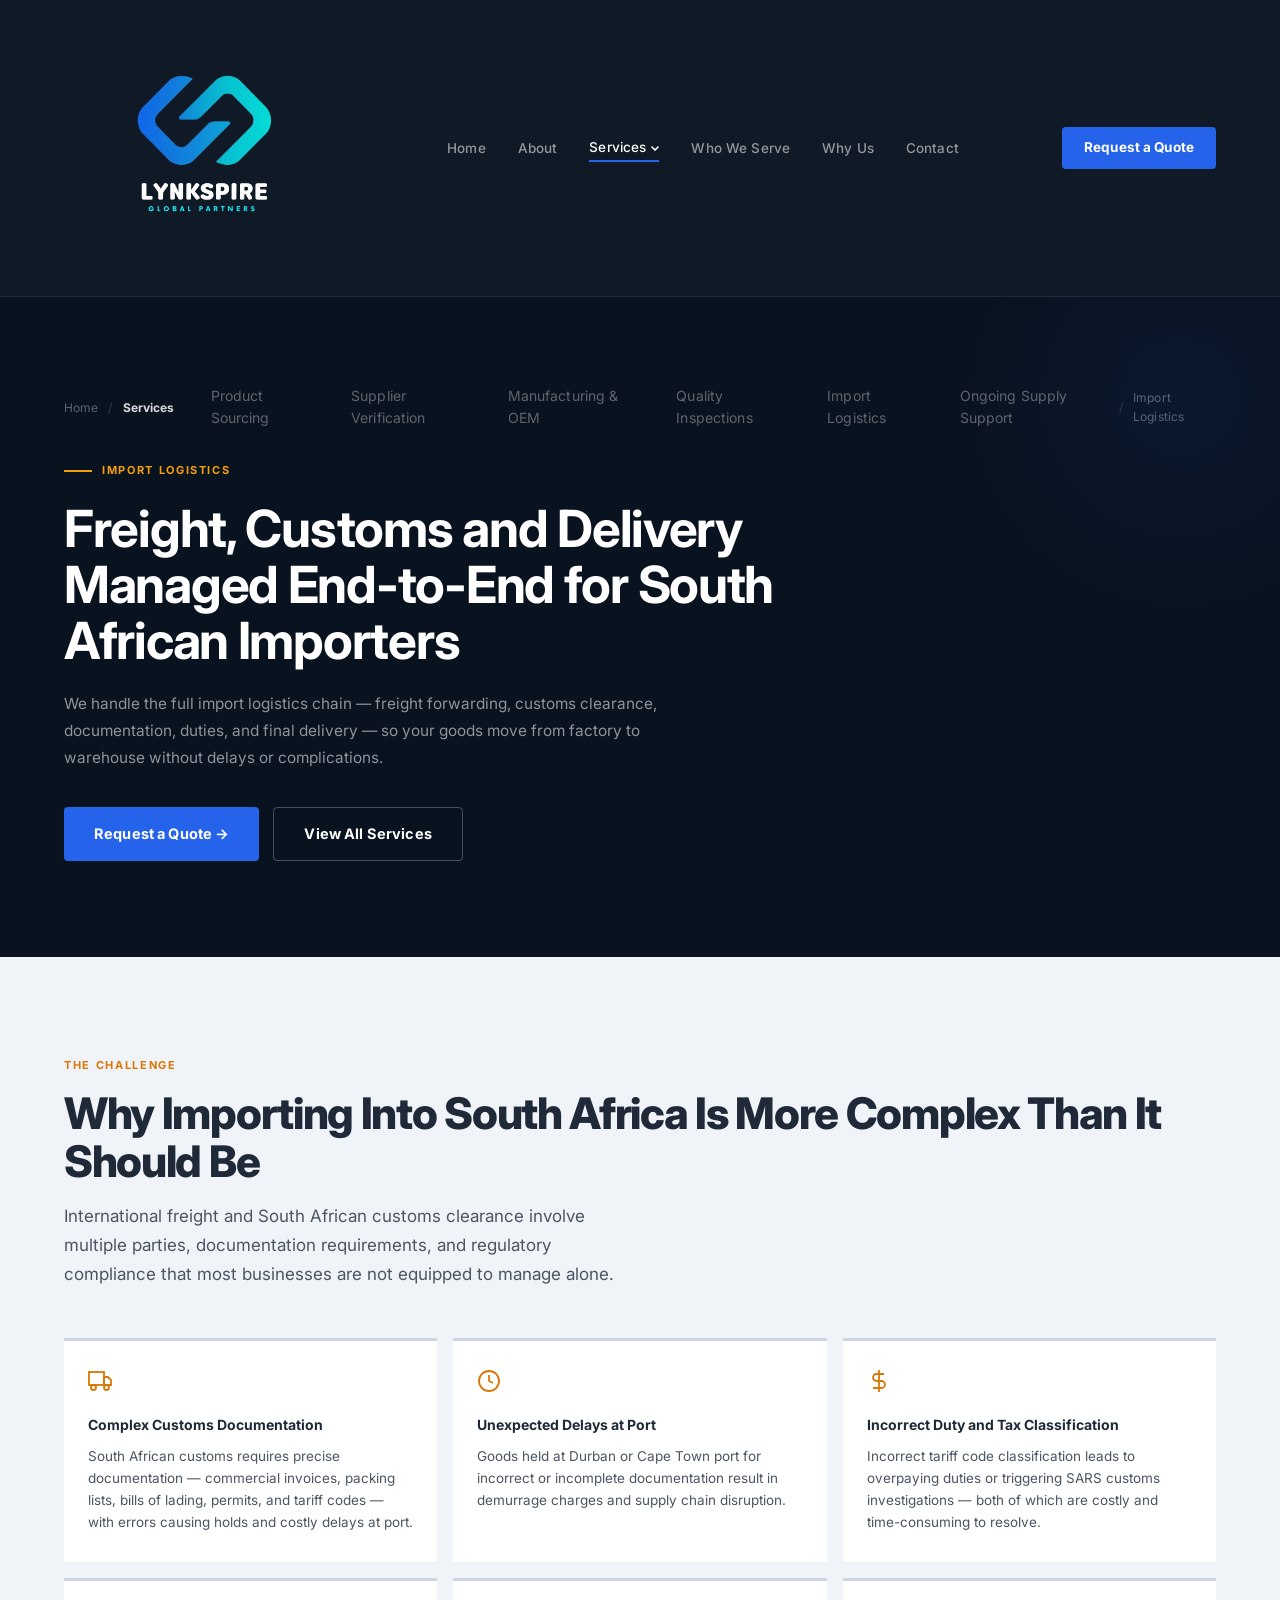
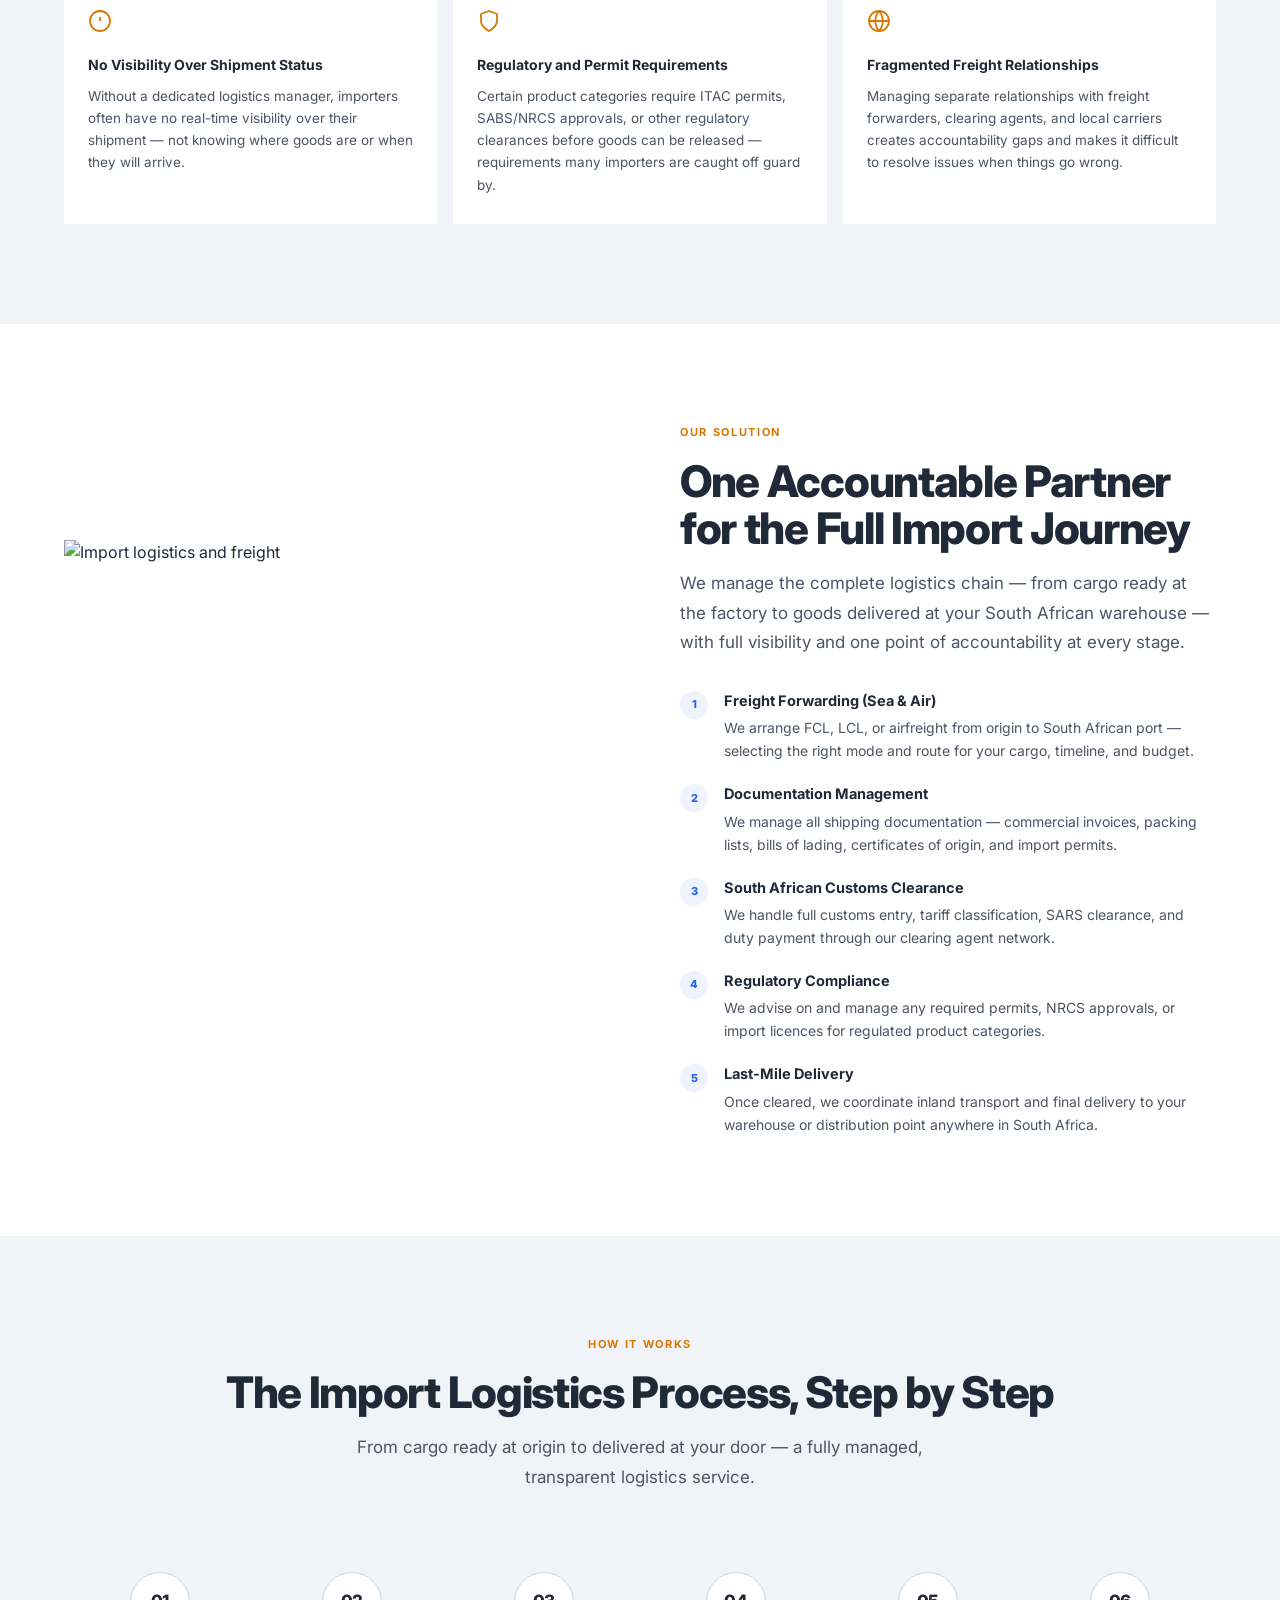
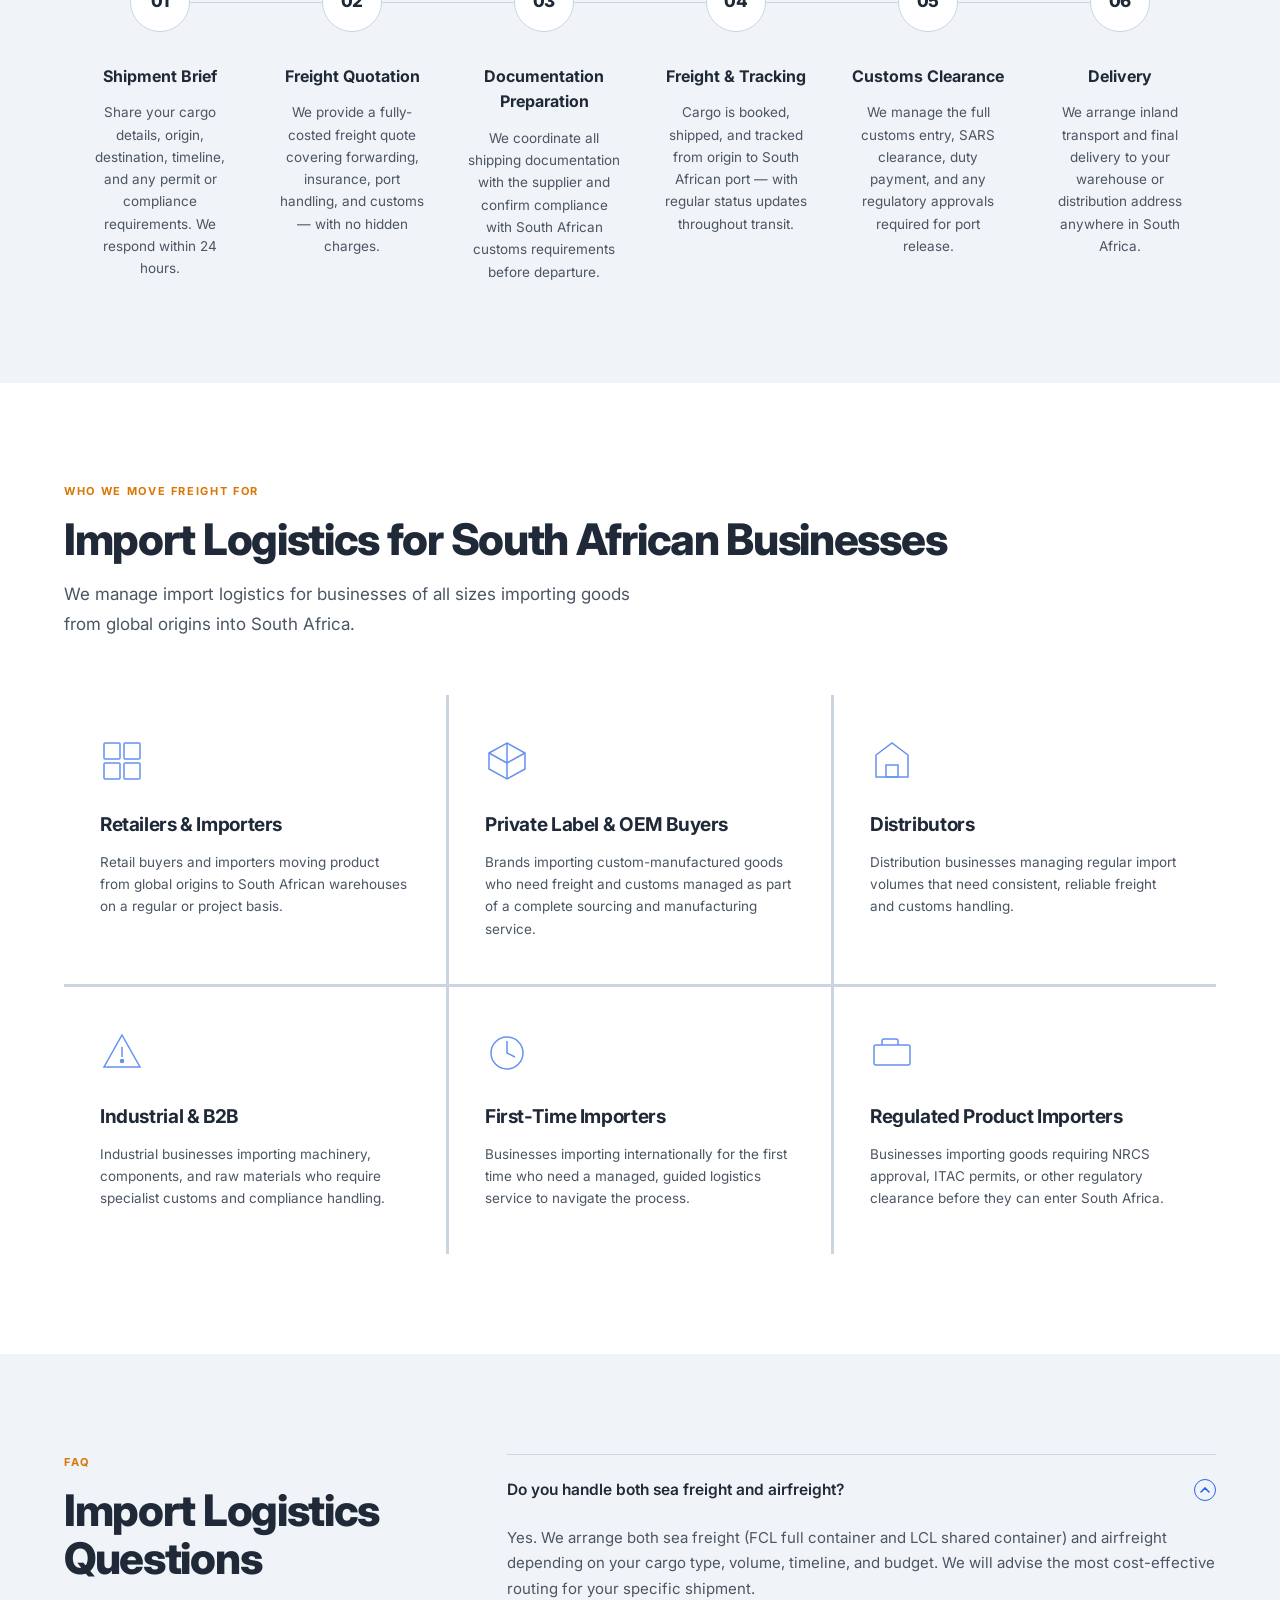
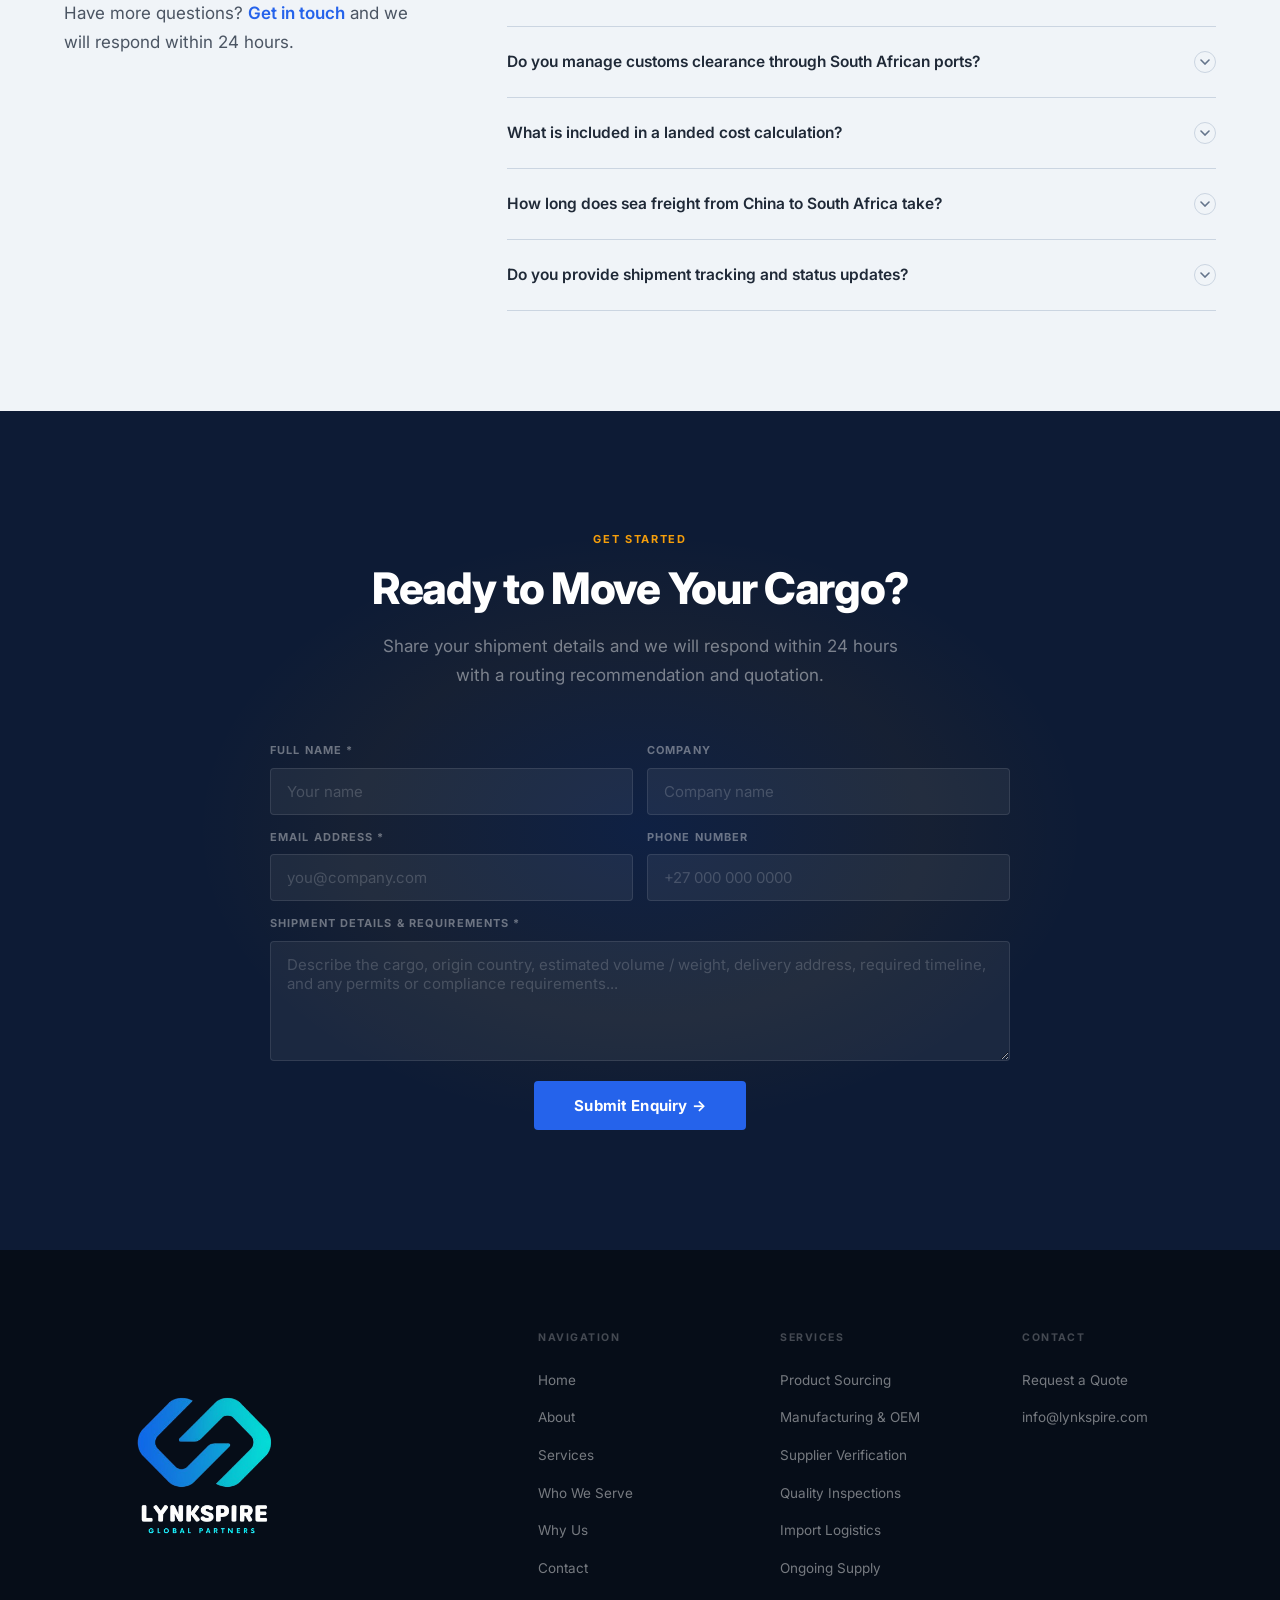
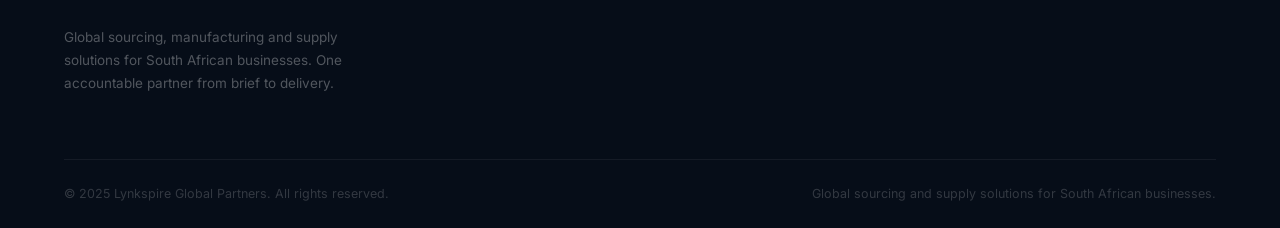
==== commit 6fba0e61: "Add Services dropdown nav and make service cards fully clickable Each service page now has its own d" ====
--- a/import-logistics.html
+++ b/import-logistics.html
@@ -10,8 +10,19 @@
   <link rel="preconnect" href="https://fonts.gstatic.com" crossorigin />
   <link href="https://fonts.googleapis.com/css2?family=Inter:ital,opsz,wght@0,14..32,300;0,14..32,400;0,14..32,500;0,14..32,600;0,14..32,700;0,14..32,800;0,14..32,900;1,14..32,400&display=swap" rel="stylesheet" />
   <link rel="stylesheet" href="assets/site.css" />
+  <!-- Google Tag Manager -->
+  <script>(function(w,d,s,l,i){w[l]=w[l]||[];w[l].push({'gtm.start':
+new Date().getTime(),event:'gtm.js'});var f=d.getElementsByTagName(s)[0],
+j=d.createElement(s),dl=l!='dataLayer'?'&l='+l:'';j.async=true;j.src=
+'https://www.googletagmanager.com/gtm.js?id='+i+dl;f.parentNode.insertBefore(j,f);
+})(window,document,'script','dataLayer','GTM-5NLS5PP3');</script>
+  <!-- End Google Tag Manager -->
 </head>
 <body>
+  <!-- Google Tag Manager (noscript) -->
+  <noscript><iframe src="https://www.googletagmanager.com/ns.html?id=GTM-5NLS5PP3"
+height="0" width="0" style="display:none;visibility:hidden"></iframe></noscript>
+  <!-- End Google Tag Manager (noscript) -->
 
 
   <nav class="nav" id="nav">
@@ -23,7 +34,7 @@
         <ul class="nav-links">
           <li><a href="index.html">Home</a></li>
           <li><a href="index.html#about">About</a></li>
-          <li><a href="index.html#services" class="active">Services</a></li>
+          <li class="nav-item"><a href="index.html#services" class="active">Services <svg class="nav-chevron" viewBox="0 0 8 5" fill="none" stroke="currentColor" stroke-width="1.6" stroke-linecap="round"><path d="M1 1l3 3 3-3"/></svg></a><div class="nav-dropdown"><a href="product-sourcing.html">Product Sourcing</a><a href="supplier-verification.html">Supplier Verification</a><a href="manufacturing.html">Manufacturing &amp; OEM</a><a href="quality-inspection.html">Quality Inspections</a><a href="import-logistics.html">Import Logistics</a><a href="supply-management.html">Ongoing Supply Support</a></div></li>
           <li><a href="index.html#industries">Who We Serve</a></li>
           <li><a href="index.html#why-us">Why Us</a></li>
           <li><a href="#contact">Contact</a></li>
@@ -39,7 +50,13 @@
   <div class="mobile-menu" id="mobileMenu">
     <a href="index.html">Home</a>
     <a href="index.html#about">About</a>
-    <a href="index.html#services">Services</a>
+    <a href="index.html#services" style="font-weight:700;color:rgba(255,255,255,0.85)">Services</a>
+    <a href="product-sourcing.html" style="padding-left:28px;font-size:14px">Product Sourcing</a>
+    <a href="supplier-verification.html" style="padding-left:28px;font-size:14px">Supplier Verification</a>
+    <a href="manufacturing.html" style="padding-left:28px;font-size:14px">Manufacturing &amp; OEM</a>
+    <a href="quality-inspection.html" style="padding-left:28px;font-size:14px">Quality Inspections</a>
+    <a href="import-logistics.html" style="padding-left:28px;font-size:14px">Import Logistics</a>
+    <a href="supply-management.html" style="padding-left:28px;font-size:14px">Ongoing Supply Support</a>
     <a href="index.html#industries">Who We Serve</a>
     <a href="index.html#why-us">Why Us</a>
     <a href="#contact">Contact</a>
@@ -52,7 +69,13 @@
       <div class="page-breadcrumb">
         <a href="index.html">Home</a>
         <span>/</span>
-        <a href="index.html#services">Services</a>
+        <a href="index.html#services" style="font-weight:700;color:rgba(255,255,255,0.85)">Services</a>
+    <a href="product-sourcing.html" style="padding-left:28px;font-size:14px">Product Sourcing</a>
+    <a href="supplier-verification.html" style="padding-left:28px;font-size:14px">Supplier Verification</a>
+    <a href="manufacturing.html" style="padding-left:28px;font-size:14px">Manufacturing &amp; OEM</a>
+    <a href="quality-inspection.html" style="padding-left:28px;font-size:14px">Quality Inspections</a>
+    <a href="import-logistics.html" style="padding-left:28px;font-size:14px">Import Logistics</a>
+    <a href="supply-management.html" style="padding-left:28px;font-size:14px">Ongoing Supply Support</a>
         <span>/</span>
         Import Logistics
       </div>
@@ -407,7 +430,7 @@
             headers: { 'Accept': 'application/json' }
           }).then(function (res) {
             if (res.ok) {
-              window.location.href = '/thank-you.html';
+              window.location.href = 'https://lynkspireglobal.com/thank-you';
             } else { alert('Something went wrong. Please try again or email us directly.'); }
           }).catch(function () {
             alert('Something went wrong. Please try again or email us directly.');
--- a/assets/site.css
+++ b/assets/site.css
@@ -115,6 +115,41 @@
 .nav-links a.active { color: var(--white); }
 .nav-links a.active::after { width: 100%; }
 
+/* Services dropdown */
+.nav-item { position: relative; }
+.nav-item > a { display: flex; align-items: center; gap: 5px; }
+.nav-item > a .nav-chevron { display: inline-block; width: 8px; height: 5px; transition: transform var(--t) var(--ease); }
+.nav-item:hover > a .nav-chevron { transform: rotate(180deg); }
+.nav-item:hover > a { color: var(--white); }
+.nav-item:hover > a::after { width: 100%; }
+.nav-dropdown {
+  display: none;
+  position: absolute;
+  top: calc(100% + 14px);
+  left: 50%;
+  transform: translateX(-50%);
+  background: var(--dark-800);
+  border: 1px solid rgba(255,255,255,0.09);
+  border-radius: 10px;
+  padding: 8px;
+  min-width: 220px;
+  box-shadow: 0 20px 60px rgba(0,0,0,0.5);
+  z-index: 910;
+}
+.nav-item:hover .nav-dropdown { display: block; }
+.nav-dropdown a {
+  display: block;
+  padding: 10px 14px;
+  font-size: 13px;
+  font-weight: 500;
+  color: rgba(255,255,255,0.65);
+  border-radius: 6px;
+  transition: background var(--t) var(--ease), color var(--t) var(--ease);
+  white-space: nowrap;
+}
+.nav-dropdown a::after { display: none; }
+.nav-dropdown a:hover { background: rgba(255,255,255,0.06); color: var(--white); }
+
 .nav-cta {
   background: var(--blue);
   color: var(--white);
@@ -654,4 +689,8 @@
   .ind-grid                   { grid-template-columns: 1fr; }
   .form-row                   { grid-template-columns: 1fr; }
   .ann-bar                    { font-size: 11.5px; padding: 8px 16px; }
-}
+  .process-step               { padding: 0 0 0 16px; text-align: left; display: flex; align-items: flex-start; gap: 16px; }
+  .process-num                { flex-shrink: 0; margin: 0; }
+  .solution-grid              { grid-template-columns: 1fr; }
+  .solution-img               { height: 260px; }
+}
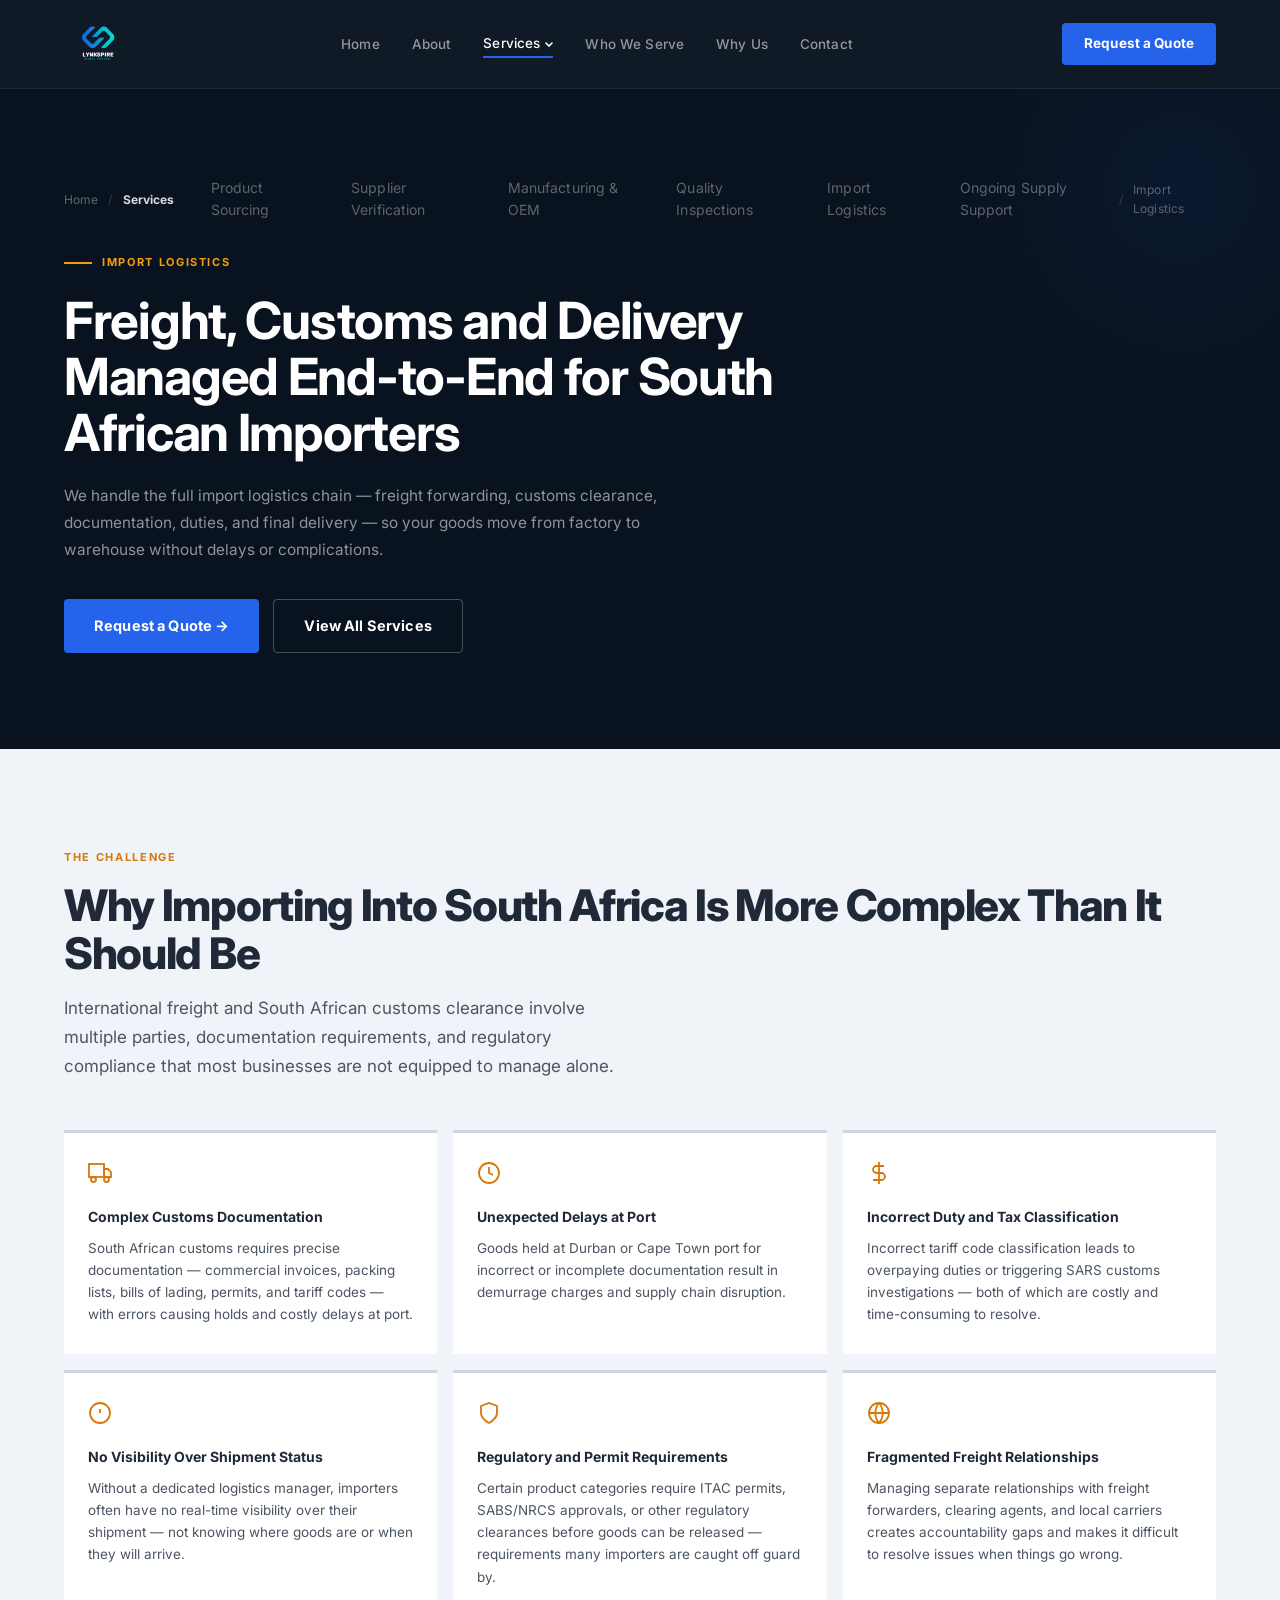
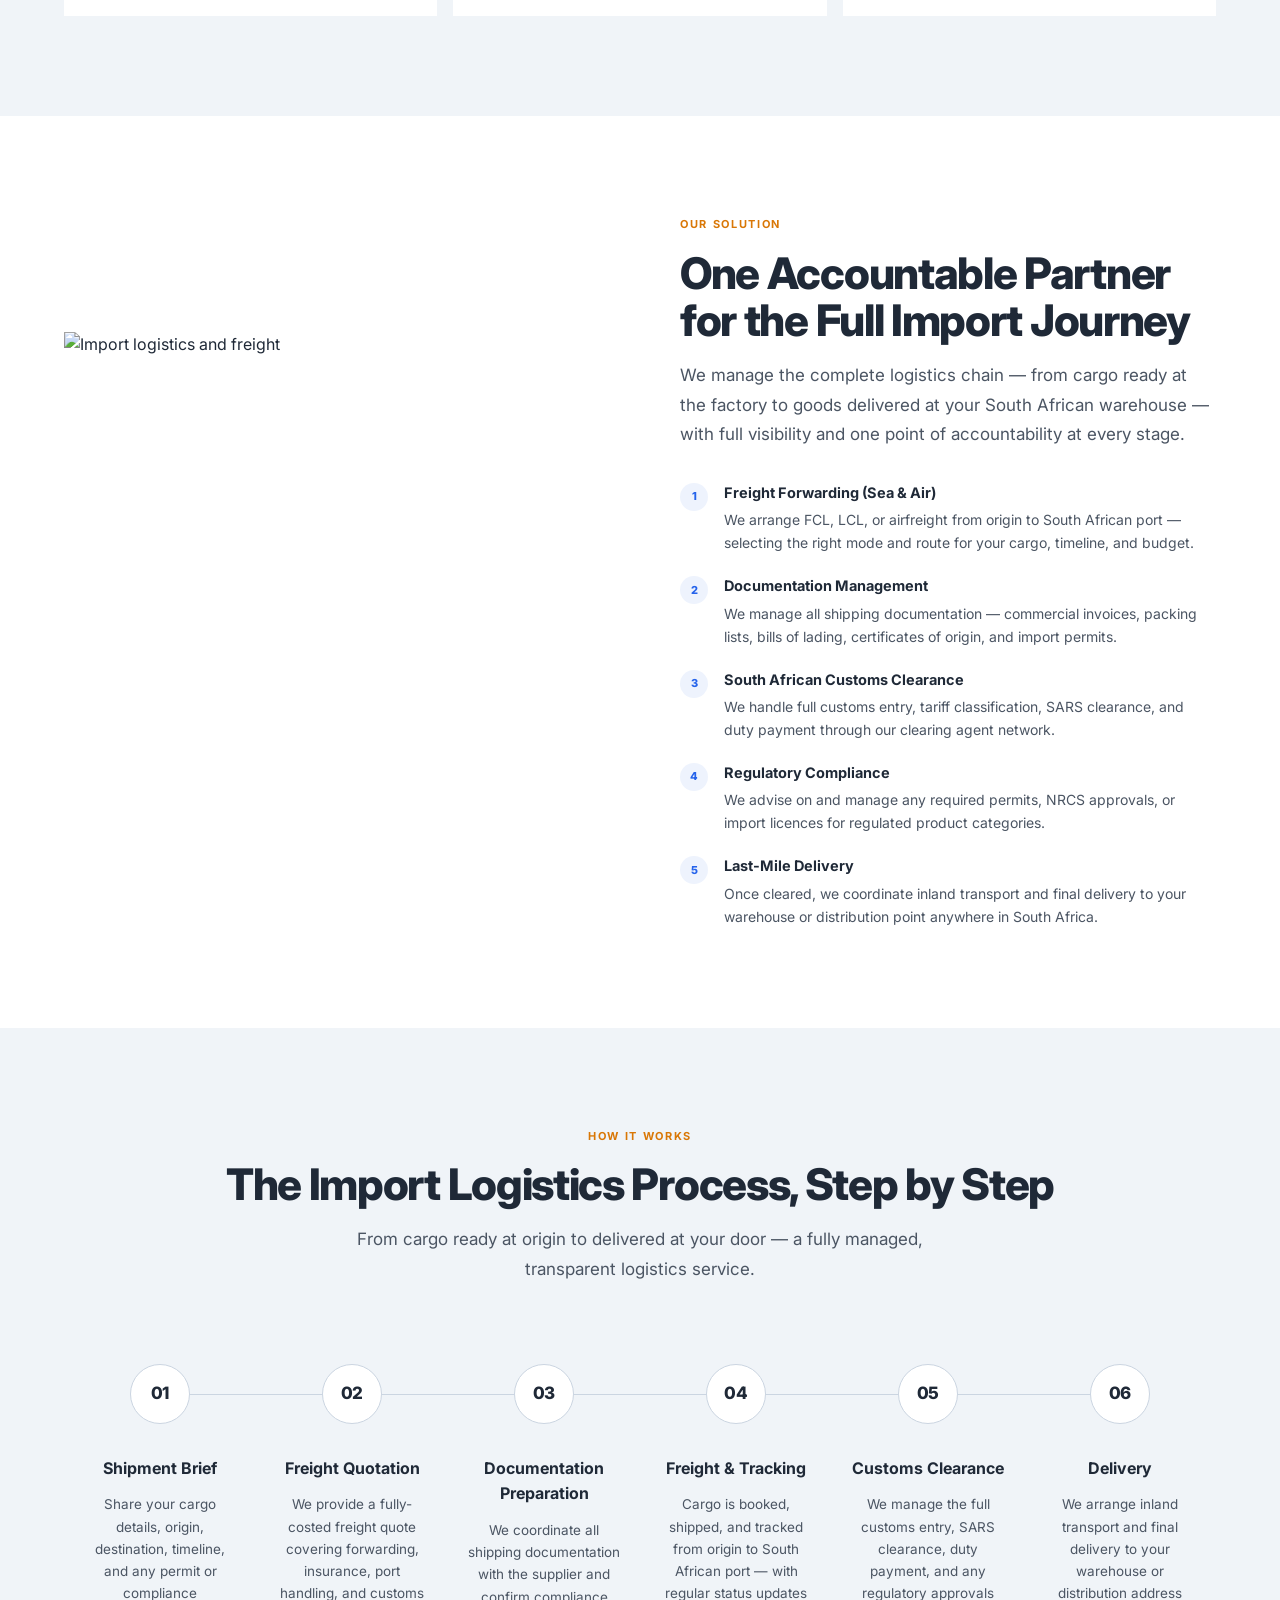
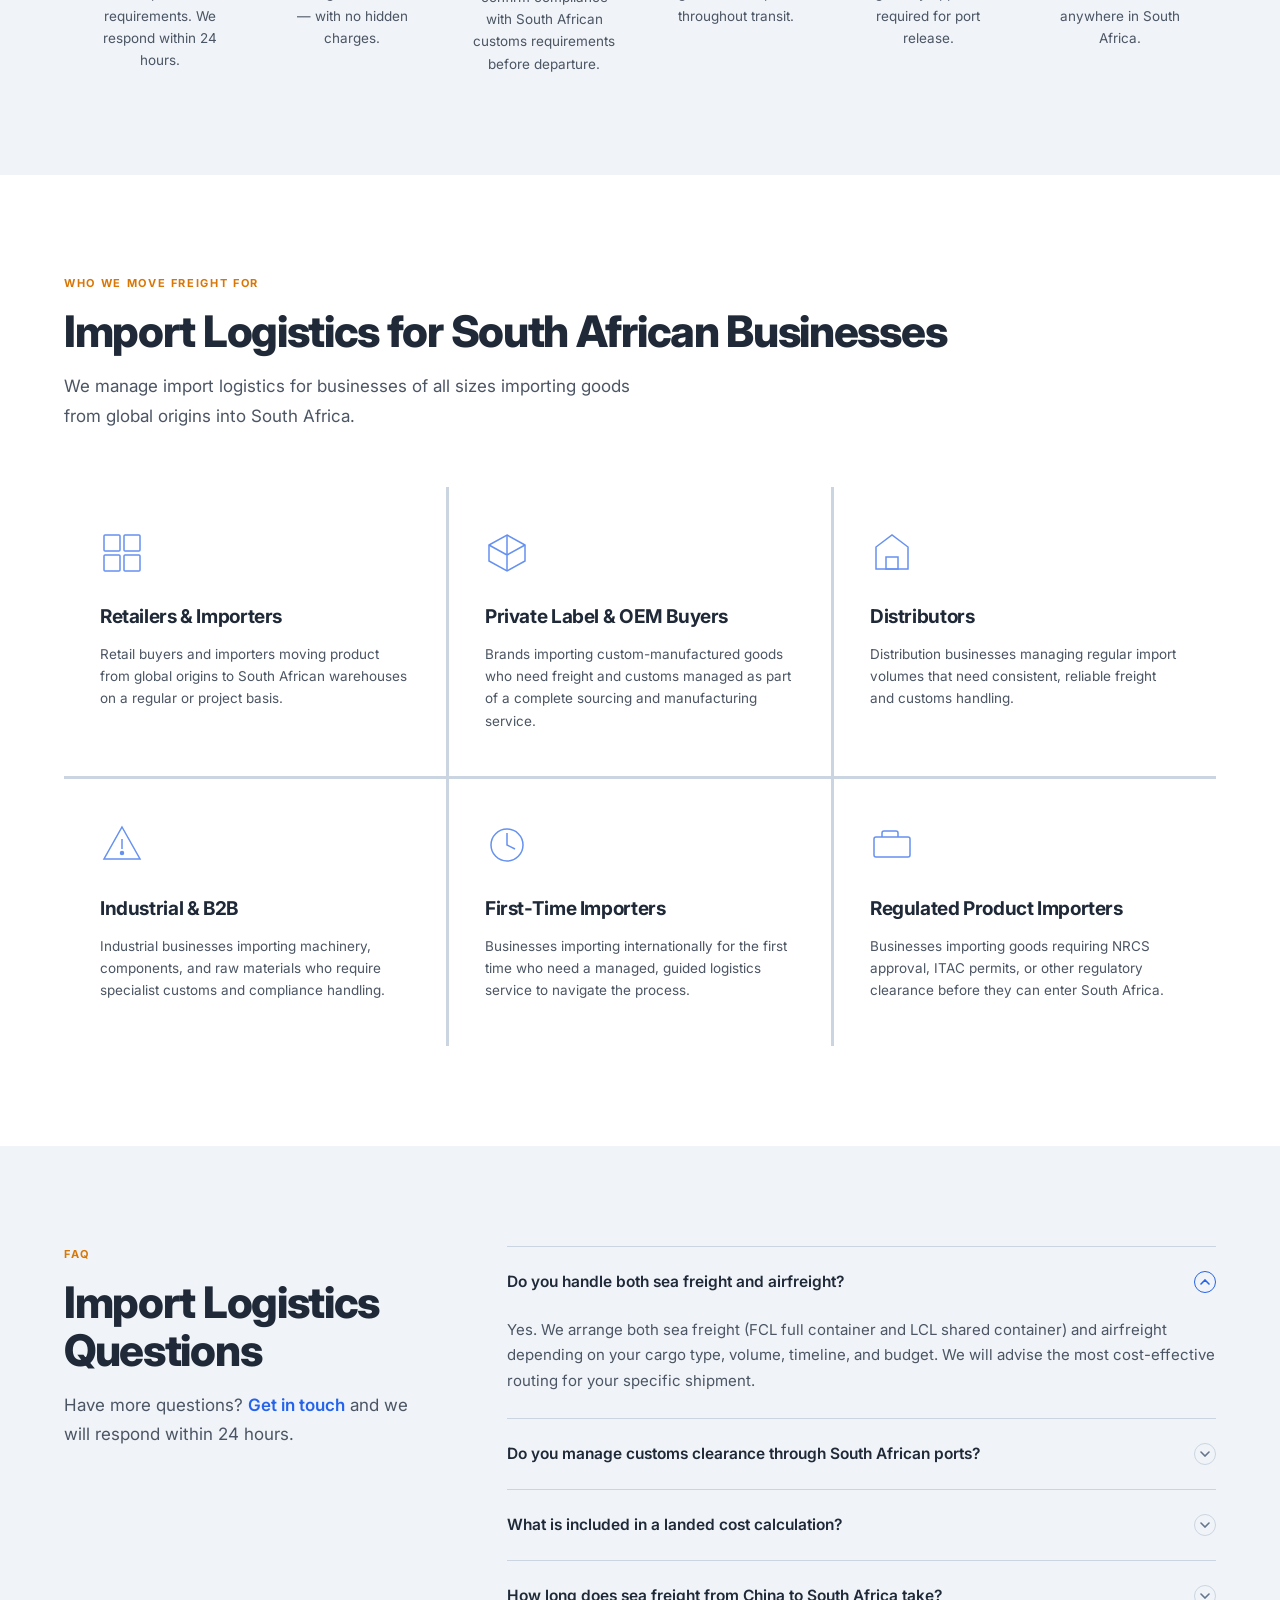
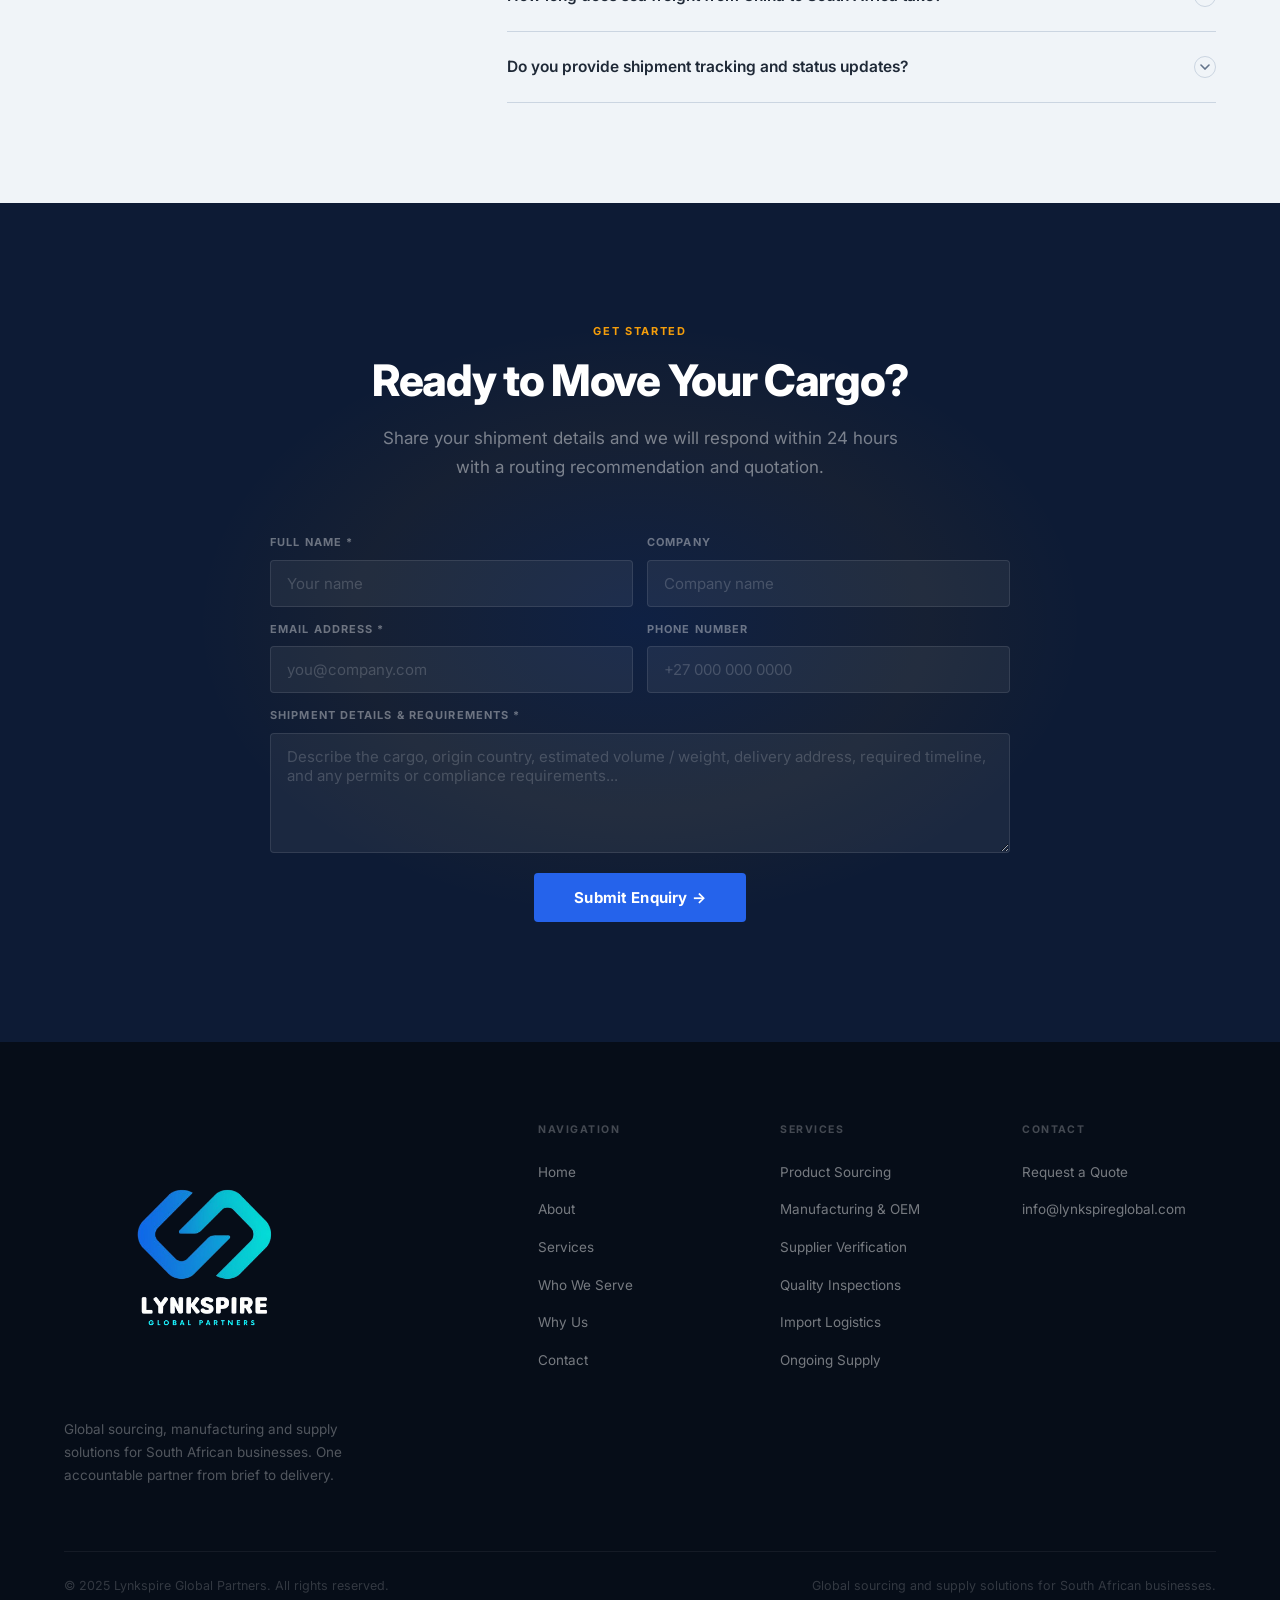
==== commit 0c637586: "Update email to info@lynkspireglobal.com across all pages Co-Authored-By: Claude Sonnet 4.6 <noreply" ====
--- a/import-logistics.html
+++ b/import-logistics.html
@@ -17,6 +17,15 @@
 'https://www.googletagmanager.com/gtm.js?id='+i+dl;f.parentNode.insertBefore(j,f);
 })(window,document,'script','dataLayer','GTM-5NLS5PP3');</script>
   <!-- End Google Tag Manager -->
+  <!-- Microsoft Clarity -->
+  <script type="text/javascript">
+    (function(c,l,a,r,i,t,y){
+        c[a]=c[a]||function(){(c[a].q=c[a].q||[]).push(arguments)};
+        t=l.createElement(r);t.async=1;t.src="https://www.clarity.ms/tag/"+i;
+        y=l.getElementsByTagName(r)[0];y.parentNode.insertBefore(t,y);
+    })(window, document, "clarity", "script", "wr0ccf7ok4");
+  </script>
+  <!-- End Microsoft Clarity -->
 </head>
 <body>
   <!-- Google Tag Manager (noscript) -->
@@ -363,7 +372,7 @@
           <div class="footer-col-title">Contact</div>
           <ul class="footer-links">
             <li><a href="#contact">Request a Quote</a></li>
-            <li><a href="mailto:info@lynkspire.com">info@lynkspire.com</a></li>
+            <li><a href="mailto:info@lynkspireglobal.com">info@lynkspireglobal.com</a></li>
           </ul>
         </div>
       </div>
--- a/assets/site.css
+++ b/assets/site.css
@@ -72,21 +72,15 @@
   display: flex;
   align-items: center;
   justify-content: space-between;
-  height: 296px;
+  height: 88px;
   gap: 32px;
-  transition: height 0.2s var(--ease);
 }
 
 .nav-logo img {
-  height: 280px;
+  height: 68px;
   width: auto;
   display: block;
-  transition: height 0.2s var(--ease);
-}
-
-.nav.scrolled .nav-inner    { height: 136px; }
-.nav.scrolled .nav-logo img { height: 124px; }
-.nav.scrolled + .mobile-menu { top: 136px; }
+}
 
 .nav-links {
   display: flex;
@@ -117,6 +111,7 @@
 
 /* Services dropdown */
 .nav-item { position: relative; }
+.nav-item::after { content: ''; position: absolute; top: 100%; left: 0; right: 0; height: 16px; }
 .nav-item > a { display: flex; align-items: center; gap: 5px; }
 .nav-item > a .nav-chevron { display: inline-block; width: 8px; height: 5px; transition: transform var(--t) var(--ease); }
 .nav-item:hover > a .nav-chevron { transform: rotate(180deg); }
@@ -125,7 +120,7 @@
 .nav-dropdown {
   display: none;
   position: absolute;
-  top: calc(100% + 14px);
+  top: 100%;
   left: 50%;
   transform: translateX(-50%);
   background: var(--dark-800);
@@ -184,7 +179,7 @@
 .mobile-menu {
   display: none;
   position: fixed;
-  top: 296px; left: 0; right: 0;
+  top: 88px; left: 0; right: 0;
   background: var(--dark-800);
   border-bottom: 1px solid rgba(255,255,255,0.08);
   padding: 16px 20px 24px;
